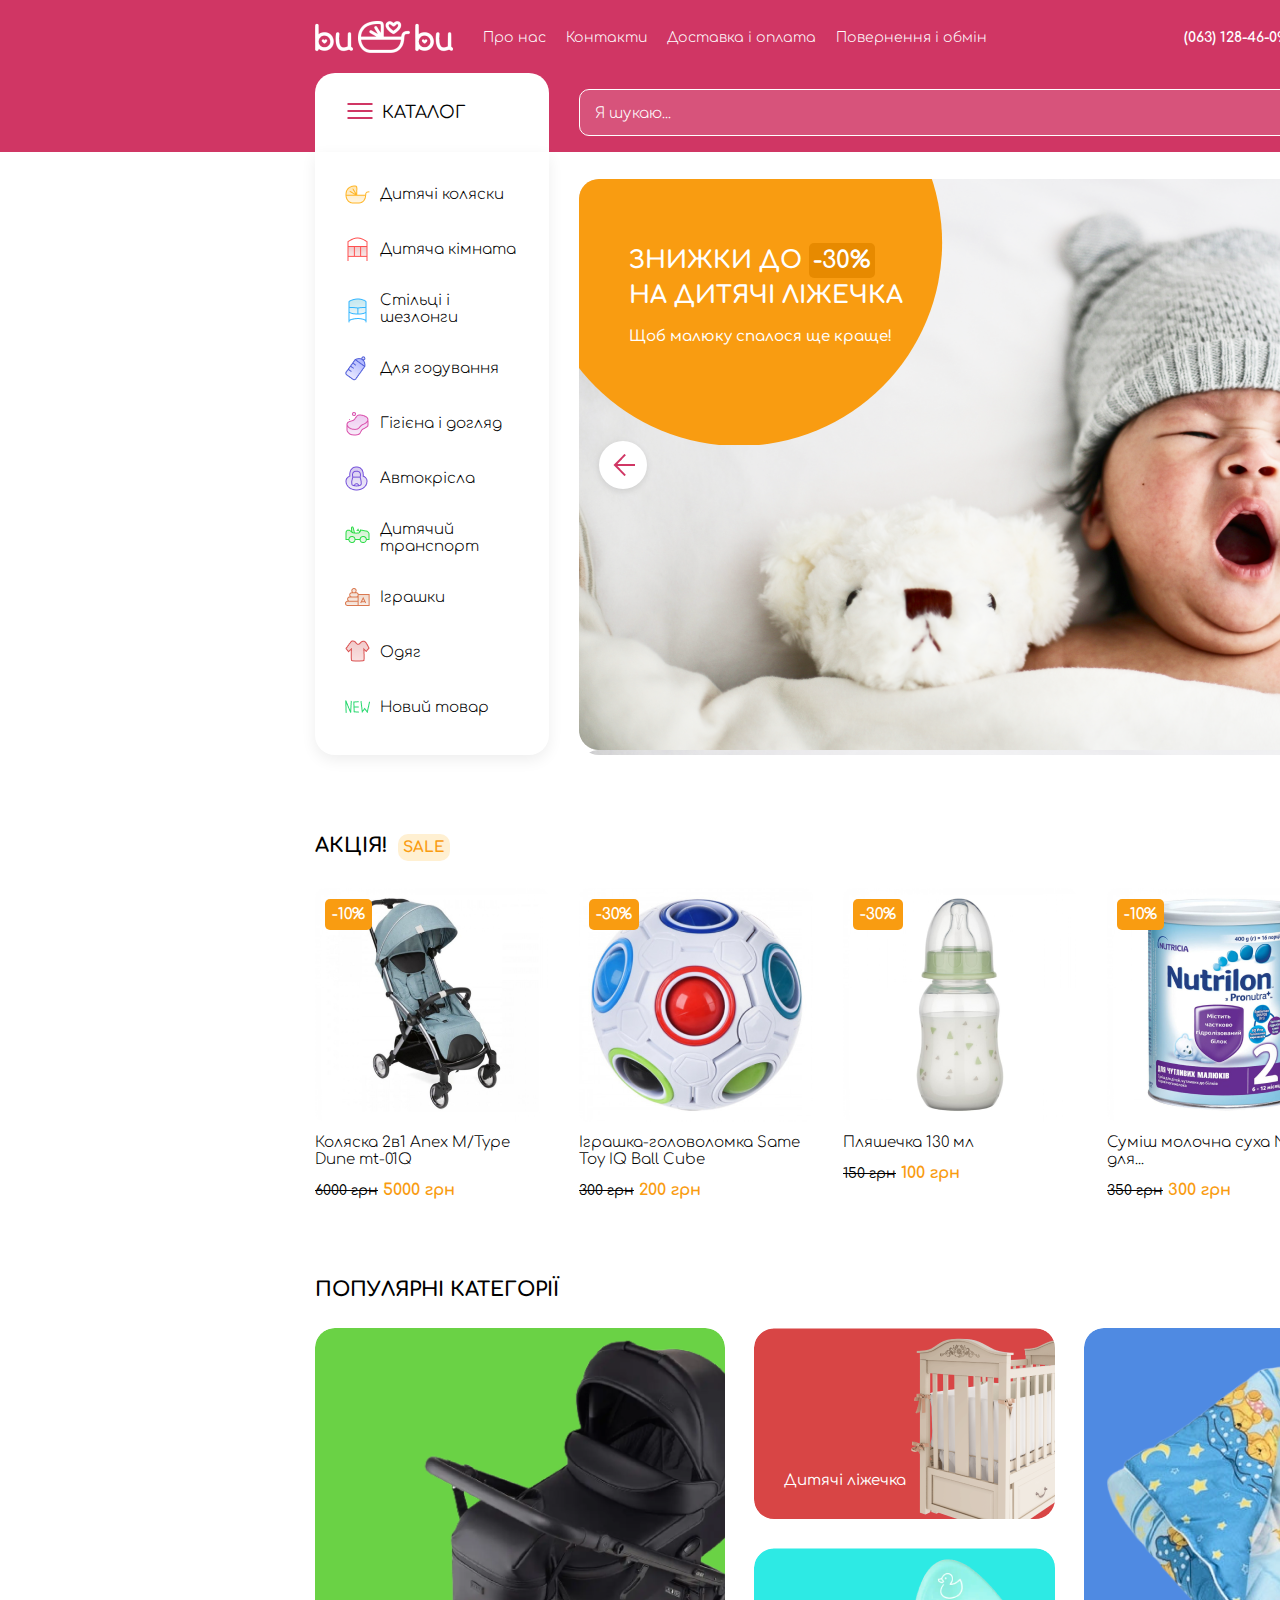
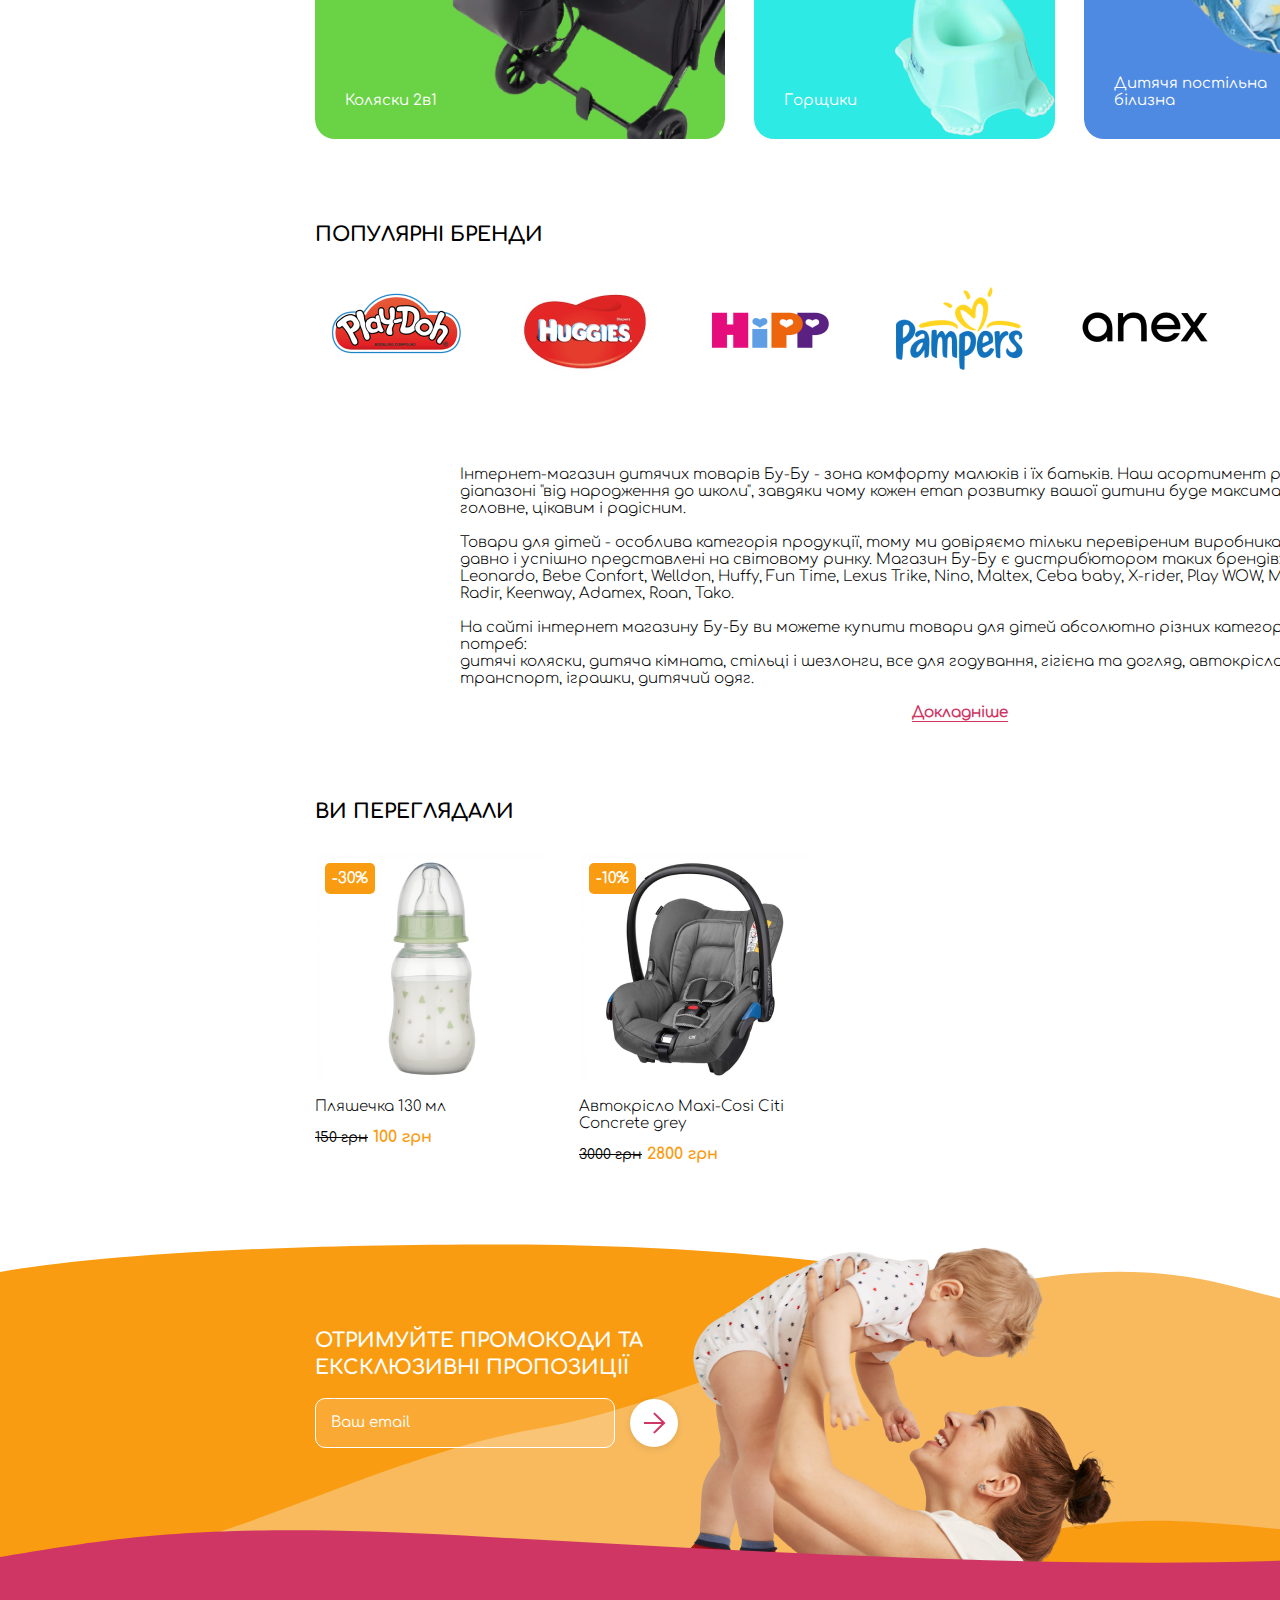
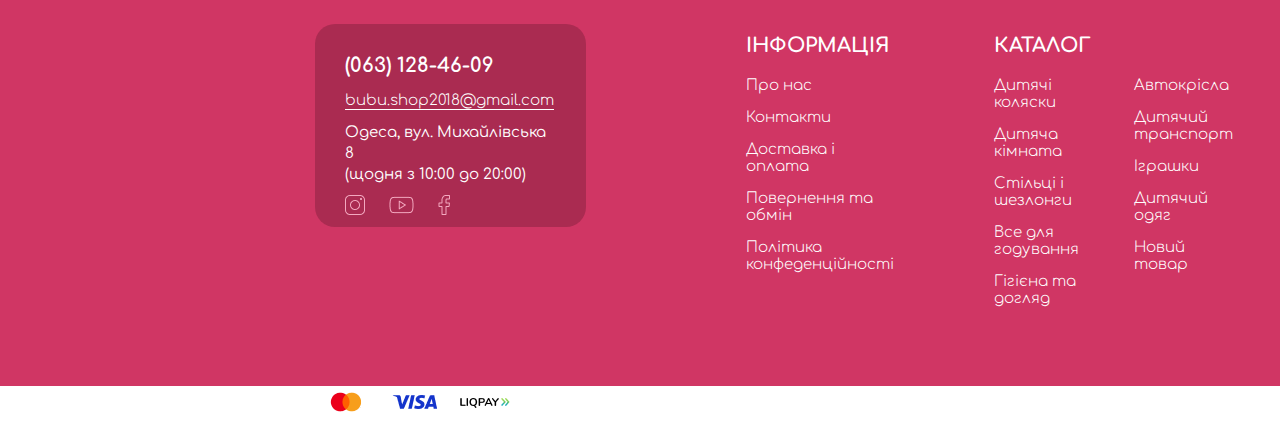
==== index.html @ ad2e7bd2 "Merge pull request #6 from bambatta/main-section" ====
<!DOCTYPE html>
<html lang="en">
<head>
    <meta charset="UTF-8">
    <meta http-equiv="X-UA-Compatible" content="IE=edge">
    <meta name="viewport" content="width=device-width, initial-scale=1.0">
    <link rel="stylesheet" href="css/style.css">
    <title>Bubu</title>
</head>
<body>
    <header class="header">
        <div class="container">
            <div class="header__content">
                <div class="header__top">
                    <div class="logo">
                        <a href="" class="logo__img">
                            <img src="img/logo.png" alt="">
                        </a>
                    </div>
                    <nav class="header__nav nav">
                        <ul class="nav__list">
                            <li class="nav__item"><a href="" class="nav__link">Про нас</a></li>
                            <li class="nav__item"><a href="" class="nav__link">Контакти</a></li>
                            <li class="nav__item"><a href="" class="nav__link">Доставка і оплата</a></li>
                            <li class="nav__item"><a href="" class="nav__link">Повернення і обмін</a></li>
                        </ul>
                    </nav>
                    <div class="header__contact">
                        <div class="contact__phone">
                            <p class="phone__header phone">(063) 128-46-09</p>
                        </div>
                        <ul class="social">
                            <li class="social__item"><a href="" class="social__link">
                                <img src="img/instagram.png" alt="">
                            </a></li>
                            <li class="social__item"><a href="" class="social__link">
                                <img src="img/youtube.png" alt="">
                            </a></li>
                            <li class="social__item"><a href="" class="social__link">
                                <img src="img/facebook.png" alt="">
                            </a></li>
                        </ul>
                        <div class="language">
                            <button class="language__current">Укр</button>
                            <span>|</span>
                            <button class="language__current">Рус</button>
                        </div>
                        <div class="header__login">
                            <a href="" class="user-menu__link">
                                <img src="img/user.png" alt="user" class="user-menu__link--icon">
                                <span class="header__login--name">Вхід</span>
                            </a></li>
                        </div>
                    </div>
                </div>
                <div class="header__bottom">
                    <div class="catalog catalog--top">
                        <div class="catalog__btn">
                            <span></span>
                            <span></span>
                            <span></span>
                        </div>
                        <div class="catalog__name">
                            <p class="catalog__name--head">
                                Каталог
                            </p>
                        </div>
                    </div>
                    <form action="#" class="search" name="search">
                        <input type="text" placeholder="Я шукаю..." class="search__input">
                        <button type="submit" class="search__button">
                            <img src="img/search.png" alt="">
                        </button>
                    </form>
                    <div class="user-menu">
                        <ul class="user-menu__list">
                            <li class="user-menu__item"><a href="" class="user-menu__link">
                                <img src="img/сomparison.png" alt="сomparison" class="user-menu__link--icon">
                                <span class="counter counter__comparsion">0</span>
                            </a></li>
                            <li class="user-menu__item"><a href="" class="user-menu__link">
                                <img src="img/favorite.png" alt="favorite" class="user-menu__link--icon">
                                <span class="counter counter__favorite">0</span>
                            </a></li>
                            <li class="user-menu__item"><a href="" class="user-menu__link">
                                <img src="img/basket.png" alt="basket" class="user-menu__link--icon">
                                <span class="counter counter__basket counter--active">1</span>
                            </a></li>
                        </ul>
                    </div>
                </div>
            </div>
        </div>
        
    </header>

    <main class="main">
        <div class="container">
            <div class="main__top">
                <div class="catalog catalog--bottom">
                    <ul class="catalog__list">
                        <li class="catalog__item"><a href="" class="catalog__link">
                            <div class="catalog__image"><img src="img/Carriage.png" alt="" class="catalog__item--icon"></div>
                            Дитячі коляски
                        </a></li>
                        <li class="catalog__item"><a href="" class="catalog__link">
                            <div class="catalog__image"><img src="img/Bb cribs.png" alt="" class="catalog__item--icon"></div>
                            Дитяча кімната
                        </a></li>
                        <li class="catalog__item"><a href="" class="catalog__link">
                            <div class="catalog__image"><img src="img/Chairs.png" alt="" class="catalog__item--icon"></div>
                            
                            Стільці і <br> шезлонги
                        </a></li>
                        <li class="catalog__item"><a href="" class="catalog__link">
                            <div class="catalog__image"><img src="img/Bb feeding.png" alt="" class="catalog__item--icon"></div>
                            
                            Для годування
                        </a></li>
                        <li class="catalog__item"><a href="" class="catalog__link">
                            <div class="catalog__image"><img src="img/Care.png" alt="" class="catalog__item--icon"></div>
                            
                            Гігієна і догляд
                        </a></li>
                        <li class="catalog__item"><a href="" class="catalog__link">
                            <div class="catalog__image"><img src="img/Car chairs.png" alt="" class="catalog__item--icon"></div>
                            
                            Автокрісла
                        </a></li>
                        <li class="catalog__item"><a href="" class="catalog__link">
                            <div class="catalog__image"><img src="img/Bb autos.png" alt="" class="catalog__item--icon"></div>
                            
                            Дитячий транспорт
                        </a></li>
                        <li class="catalog__item"><a href="" class="catalog__link">
                            <div class="catalog__image"><img src="img/toys.png" alt="" class="catalog__item--icon"></div>
                            
                            Іграшки
                        </a></li>
                        <li class="catalog__item"><a href="" class="catalog__link">
                            <div class="catalog__image"><img src="img/Clothes.png" alt="" class="catalog__item--icon"></div>
                            
                            Одяг
                        </a></li>
                        <li class="catalog__item"><a href="" class="catalog__link">
                            <div class="catalog__image"><img src="img/new.png" alt="" class="catalog__item--icon"></div>
                            
                            Новий товар
                        </a></li>
                    </ul>
                </div>
                <div class="banner">
                    <div class="banner__img">
                        <div class="banner__info">
                            <h3 class="banner__head">ЗНИЖКИ ДО <span class="banner__head--sale">-30%</span> <br>НА ДИТЯЧІ ЛІЖЕЧКА</h3>
                            <p class="banner__describe">Щоб малюку спалося ще краще!</p>
                        </div>
                        <div class="banner__scrol">
                            <button type="button" class="banner__scrol--button button--previous"><img src="img/button previous.png" alt=""></button>
                            <button type="button" class="banner__scrol--button button--next"><img src="img/button next.png" alt=""></button>
                        </div>
                    </div>
                </div>
            </div>
            <div class="sales">
                <div class="sales__block">
                    <h4 class="section__head">Акція!<span class="sales__head--sale">Sale</span></h4>
                    <button type="button" class="button--sale button--next"><img src="img/button next.png" alt=""></button>
                </div>
                <div class="sales__obj">
                    <ul class="sales__list">
                        <li class="sales__item"><a href="" class="sales__link"><span class="sales__img--percent">-10%</span><img src="img/Carriage Anex.png" alt="" class="sales__img">
                        <p class="sales__item--name">Коляска 2в1 Anex M/Type Dune mt-01Q</p>
                        <p class="sales__item--price"><span class="sales__item--end">6000 грн</span>5000 грн</p>   
                        </a></li>
                        <li class="sales__item"><a href="" class="sales__link"><span class="sales__img--percent">-30%</span><img src="img/Iq ball.png" alt="" class="sales__img">
                            <p class="sales__item--name">Іграшка-головоломка Same Toy IQ Ball Cube</p>
                            <p class="sales__item--price"><span class="sales__item--end">300 грн</span>200 грн</p>
                        </a></li>
                        <li class="sales__item"><a href="" class="sales__link"><span class="sales__img--percent">-30%</span><img src="img/Bb bottle.png" alt="" class="sales__img">
                            <p class="sales__item--name">Пляшечка 130 мл</p>
                            <p class="sales__item--price"><span class="sales__item--end">150 грн</span>100 грн</p>
                        </a></li>
                        <li class="sales__item"><a href="" class="sales__link"><span class="sales__img--percent">-10%</span><img src="img/Nutrilon.png" alt="" class="sales__img">
                            <p class="sales__item--name">Суміш молочна суха Nutrilon для...</p>
                            <p class="sales__item--price"><span class="sales__item--end">350 грн</span>300 грн</p>
                        </a></li>
                        <li class="sales__item"><a href="" class="sales__link"><span class="sales__img--percent">-10%</span><img src="img/Car chari Cosi.png" alt="" class="sales__img">
                            <p class="sales__item--name">Автокрісло Maxi-Cosi Citi Concrete grey</p>
                            <p class="sales__item--price"><span class="sales__item--end">3000 грн</span>2800 грн</p>
                            </a></li>
                    </ul>
                </div>
            </div>
            <div class="popular">
                <h4 class="section__head">Популярні Категорії</h4>
                <div class="popular__categories">
                    <div class="popular__carriages popular__item"><h6 class="popular__categories--name">Коляски 2в1</h6></div>
                    <div class="popular__crib popular__item"><h6 class="popular__categories--name">Дитячі ліжечка</h6></div>
                    <div class="popular__pots popular__item"><h6 class="popular__categories--name">Горщики</h6></div>
                    <div class="popular__bed popular__item"><h6 class="popular__categories--name">Дитячя постільна білизна</h6></div>
                    <div class="popular__games popular__item"><h6 class="popular__categories--name">Настільні ігри</h6></div>
                </div>
            </div>
            <div class="brands">
                <div class="brands__head">
                    <h4 class="section__head">Популярні бренди</h4>
                    <button type="button" class="button--sale button--next"><img src="img/button next.png" alt=""></button>
                </div>
                <ul class="brands__list">
                    <li class="brands__item"><img src="img/Playdoh.png" alt="" class="brands__item--img"></li>
                    <li class="brands__item"><img src="img/huggies.png" alt="" class="brands__item--img"></li>
                    <li class="brands__item"><img src="img/hipp.png" alt="" class="brands__item--img"></li>
                    <li class="brands__item"><img src="img/pampers.png" alt="" class="brands__item--img"></li>
                    <li class="brands__item"><img src="img/anex.png" alt="" class="brands__item--img"></li>
                    <li class="brands__item"><img src="img/lego.png" alt="" class="brands__item--img"></li>
                    <li class="brands__item"><img src="img/bebivita.png" alt="" class="brands__item--img"></li>
                </ul>
                <div class="brands__description">
                    <p class="brands__description--text"> Інтернет-магазин дитячих товарів Бу-Бу - зона комфорту малюків і їх батьків. Наш асортимент розроблений в діапазоні "від народження до школи", завдяки чому кожен етап розвитку вашої дитини буде максимально правильним, а головне, цікавим і радісним.</p>
                    <p class="brands__description--text">Товари для дітей - особлива категорія продукції, тому ми довіряємо тільки перевіреним виробникам та брендам, які давно і успішно представлені на світовому ринку. Магазин Бу-Бу є дистриб'ютором таких брендів: Anex, X-lander, Leonardo, Bebe Confort, Welldon, Huffy, Fun Time, Lexus Trike, Nino, Maltex, Ceba baby, X-rider, Play WOW, Miniland, Casato, Klups, Radir, Keenway, Adamex, Roan, Tako.</p>
                    <p class="brands__description--text">На сайті інтернет магазину Бу-Бу ви можете купити товари для дітей абсолютно різних категорій, в залежності від потреб: <br>
                    дитячі коляски, дитяча кімната, стільці і шезлонги, все для годування, гігієна та догляд, автокрісла, дитячий транспорт, іграшки, дитячий одяг.</p>
                    <a href="" class="brands__description--link">Докладніше</a>
                </div>
            </div>
            <div class="reviewed">
                <div class="reviewed__head">
                    <h4 class="section__head reviewed__head--name">Ви переглядали</h4>
                </div>
                <ul class="rewiewed__items">
                    <li class="sales__item"><a href="" class="sales__link"><span class="sales__img--percent">-30%</span><img src="img/Bb bottle.png" alt="" class="sales__img">
                        <p class="sales__item--name">Пляшечка 130 мл</p>
                        <p class="sales__item--price"><span class="sales__item--end">150 грн</span>100 грн</p>
                        </a></li>
                    <li class="sales__item"><a href="" class="sales__link"><span class="sales__img--percent">-10%</span><img src="img/Car chari Cosi.png" alt="" class="sales__img">
                        <p class="sales__item--name">Автокрісло Maxi-Cosi Citi Concrete grey</p>
                        <p class="sales__item--price"><span class="sales__item--end">3000 грн</span>2800 грн</p>
                        </a></li>
                </ul>
            </div>
        </div>
    </main>

    <footer class="footer">
        <div class="footer__content">
            <div class="footer__promo">
                <img class="promo__waveleft" src="img/wave1.svg" alt="">
                <img class="promo__waveright" src="img/wave2.svg" alt="">
                <img class="promo__image" src="img/young-mother-playing.png" alt="">
                <div class="container">
                    <div class="promo__mail">
                        <h4 class="section__head promo__mail--head">Отримуйте ПРОМОКОДИ ТА ЕКСКЛЮЗИВНІ ПРОПОЗИЦІЇ</h4>
                        <form action="#" class="mail" name="mail">
                            <input type="text" placeholder="Ваш email" class="mail__input">
                            <button type="button" class="banner__scrol--button button--next"><img src="img/button next.png" alt=""></button>
                        </form>
                    </div>
                </div>
            </div>
            <div class="footer__info">
                <img class="promo__wavebottom" src="img/wave3.svg" alt="">
                <div class="container">
                    <div class="footer__section">
                        <div class="footer__section--block">
                            <div class="footer__contact">
                                <p class="phone phone--footer">(063) 128-46-09</p>
                                <p class="footer__mail">bubu.shop2018@gmail.com</p>
                                <p class="footer__adress">Одеса, вул. Михайлівська 8 <br>(щодня з 10:00 до 20:00)</p>
                                <ul class="social">
                                    <li class="social__item social__item--footer"><a href="" class="social__link">
                                        <img src="img/instagram.png" alt="">
                                    </a></li>
                                    <li class="social__item social__item--footer"><a href="" class="social__link">
                                        <img src="img/youtube.png" alt="">
                                    </a></li>
                                    <li class="social__item social__item--footer"><a href="" class="social__link">
                                        <img src="img/facebook.png" alt="">
                                    </a></li>
                                </ul>
                            </div>
                            <div class="footer__information">
                                <h4 class="section__head footer__information--head">Інформація</h4>
                                <ul class="footer__about">
                                    <li class="about__item"><a href="" class="about__link">Про нас</a></li>
                                    <li class="about__item"><a href="" class="about__link">Контакти</a></li>
                                    <li class="about__item"><a href="" class="about__link">Доставка і оплата</a></li>
                                    <li class="about__item"><a href="" class="about__link">Повернення та обмін</a></li>
                                    <li class="about__item"><a href="" class="about__link">Політика конфеденційності</a></li>
                                </ul>
                            </div>
                            <div class="footer__catalog">
                                <h4 class="section__head footer__catalog--head">Каталог</h4>
                                <div class="footer__catalog--menu">
                                    <ul class="catalog__list catalog__list--footer">
                                        <li class="catalog__item catalog__item--footer"><a href="" class="catalog__link catalog__link--footer">
                                            Дитячі коляски
                                        </a></li>
                                        <li class="catalog__item catalog__item--footer"><a href="" class="catalog__link catalog__link--footer">
                                            Дитяча кімната
                                        </a></li>
                                        <li class="catalog__item catalog__item--footer"><a href="" class="catalog__link catalog__link--footer">
                                            Стільці і шезлонги
                                        </a></li>
                                        <li class="catalog__item catalog__item--footer"><a href="" class="catalog__link catalog__link--footer">
                                            Все для годування
                                        </a></li>
                                        <li class="catalog__item catalog__item--footer"><a href="" class="catalog__link catalog__link--footer">
                                            Гігієна та догляд
                                        </a></li>
                                    </ul>
                                    <ul class="catalog__list catalog__list--footer">
                                        <li class="catalog__item catalog__item--footer"><a href="" class="catalog__link catalog__link--footer">
                                            Автокрісла
                                        </a></li>
                                        <li class="catalog__item catalog__item--footer"><a href="" class="catalog__link catalog__link--footer">
                                            Дитячий транспорт
                                        </a></li>
                                        <li class="catalog__item catalog__item--footer"><a href="" class="catalog__link catalog__link--footer">
                                            Іграшки
                                        </a></li>
                                        <li class="catalog__item catalog__item--footer"><a href="" class="catalog__link catalog__link--footer">
                                            Дитячий одяг
                                        </a></li>
                                        <li class="catalog__item catalog__item--footer"><a href="" class="catalog__link catalog__link--footer">
                                            Новий товар
                                        </a></li>
                                    </ul>
                                </div>
                            </div>
                        </div>
                        <div class="footer__author">
                            <ul class="footer__payment">
                                <li class="payment__item"><a href="" class="payment__link"><img src="img/mastercard.png" alt="" class="payment__link--logo"></a></li>
                                <li class="payment__item"><a href="" class="payment__link"><img src="img/visa.png" alt="" class="payment__link--logo"></a></li>
                                <li class="payment__item"><a href="" class="payment__link"><img src="img/liqpay.png" alt="" class="payment__link--logo"></a></li>
                            </ul>
                            <p class="footer__author--name">© Bubu 2022. Всі права захищені.</p>
                        </div>
                    </div>
                </div>
            </div>
        </div>
    </footer>
</body>
</html>
---- css/style.css ----
@font-face {
  font-family: "Comfortaa Light";
  src: url("../fonts/Comfortaa-Light.eot");
  src: url("../fonts/Comfortaa-Light.eot?#iefix") format("embedded-opentype"), url("../fonts/Comfortaa-Light.woff2") format("woff2"), url("../fonts/Comfortaa-Light.woff") format("woff"), url("../fonts/Comfortaa-Light.ttf") format("truetype"), url("../fonts/Comfortaa-Light.svg#Comfortaa Light") format("svg");
  font-weight: 300;
  font-style: normal;
  font-display: swap;
}
@font-face {
  font-family: "Comfortaa";
  src: url("../fonts/Comfortaa-Regular.eot");
  src: url("../fonts/Comfortaa-Regular.eot?#iefix") format("embedded-opentype"), url("../fonts/Comfortaa-Regular.woff2") format("woff2"), url("../fonts/Comfortaa-Regular.woff") format("woff"), url("../fonts/Comfortaa-Regular.ttf") format("truetype"), url("../fonts/Comfortaa-Regular.svg#Comfortaa") format("svg");
  font-weight: 400;
  font-style: normal;
  font-display: swap;
}
@font-face {
  font-family: "Comfortaa Medium";
  src: url("../fonts/Comfortaa-Medium.eot");
  src: url("../fonts/Comfortaa-Medium.eot?#iefix") format("embedded-opentype"), url("../fonts/Comfortaa-Medium.woff2") format("woff2"), url("../fonts/Comfortaa-Medium.woff") format("woff"), url("../fonts/Comfortaa-Medium.ttf") format("truetype"), url("../fonts/Comfortaa-Medium.svg#Comfortaa Medium") format("svg");
  font-weight: 500;
  font-style: normal;
  font-display: swap;
}
@font-face {
  font-family: "Comfortaa SemiBold";
  src: url("../fonts/Comfortaa-SemiBold.eot");
  src: url("../fonts/Comfortaa-SemiBold.eot?#iefix") format("embedded-opentype"), url("../fonts/Comfortaa-SemiBold.woff2") format("woff2"), url("../fonts/Comfortaa-SemiBold.woff") format("woff"), url("../fonts/Comfortaa-SemiBold.ttf") format("truetype"), url("../fonts/Comfortaa-SemiBold.svg#Comfortaa SemiBold") format("svg");
  font-weight: 600;
  font-style: normal;
  font-display: swap;
}
@font-face {
  font-family: "Comfortaa";
  src: url("../fonts/Comfortaa-Bold.eot");
  src: url("../fonts/Comfortaa-Bold.eot?#iefix") format("embedded-opentype"), url("../fonts/Comfortaa-Bold.woff2") format("woff2"), url("../fonts/Comfortaa-Bold.woff") format("woff"), url("../fonts/Comfortaa-Bold.ttf") format("truetype"), url("../fonts/Comfortaa-Bold.svg#Comfortaa") format("svg");
  font-weight: 700;
  font-style: normal;
  font-display: swap;
}
.container {
  width: 100%;
  max-width: 1290px;
  margin: 0 auto;
}

.header {
  background-color: #D03664;
  width: 1920px;
}

.header__content {
  display: flex;
  flex-direction: column;
}

.header__top {
  display: flex;
  flex-direction: row;
}

.header__contact {
  display: flex;
  flex-direction: row;
  margin-left: auto;
  align-items: center;
  padding-top: 15px;
}

.header__bottom {
  display: flex;
  flex-direction: row;
  padding-top: 13px;
  align-items: center;
}

.header__nav {
  padding-top: 15px;
}

.header__login--name {
  border-bottom: 1px solid #fff;
  margin-left: 10px;
}

.logo {
  max-width: 138px;
  padding-top: 21px;
}

.nav__list {
  display: flex;
  flex-wrap: wrap;
  padding-left: 30px;
}

.nav__item {
  font-size: 14px;
  padding-right: 20px;
}

.social {
  display: flex;
  flex-wrap: wrap;
  padding: 0;
  margin: 0;
  align-items: center;
}

.social__item {
  padding: 0 10px;
}

.social__item--footer {
  padding-left: 0;
  padding-right: 24px;
}

.language {
  margin-right: 35px;
  margin-left: 20px;
}

.language__current {
  font-size: 15px;
  font-weight: 400;
  background-color: transparent;
  border-style: none;
  color: #fff;
  padding: 0;
}

.phone {
  font-family: "Comfortaa";
  font-weight: 700;
}

.phone__header {
  font-size: 14px;
  margin-right: 20px;
}

.catalog {
  padding: 30px 0 30px 30px;
  background-color: #FFFFFF;
  width: 360px;
}

.catalog--top {
  display: flex;
  flex-direction: row;
  border-top-left-radius: 20px;
  border-top-right-radius: 20px;
  color: #000;
  font-family: "Comfortaa";
  text-transform: uppercase;
  font-size: 17px;
  font-weight: 400;
  margin-right: 30px;
}

.catalog__btn {
  width: 30px;
  height: 16px;
  position: relative;
  z-index: 2;
  overflow: hidden;
  margin-right: 7px;
}

.catalog__btn span {
  width: 25px;
  height: 2px;
  position: absolute;
  top: 50%;
  left: 50%;
  transform: translate(-50%, -50%);
  background-color: #D03664;
  transition: all 0.5s;
}

.catalog__btn span:nth-of-type(2) {
  top: calc(50% - 7px);
}

.catalog__btn span:nth-of-type(3) {
  top: calc(50% + 7px);
}

.catalog--bottom {
  padding-top: 15px;
  padding-bottom: 5px;
  height: 100%;
  background-color: #FFFFFF;
  box-shadow: 0px 5px 15px rgba(0, 0, 0, 0.07);
  border-bottom-left-radius: 20px;
  border-bottom-right-radius: 20px;
}

.catalog__item {
  margin-bottom: 30px;
}

.catalog__link {
  color: #000;
  font-family: "Comfortaa Light";
  font-weight: 300;
  display: flex;
  align-items: center;
}

.catalog__link--footer {
  color: #fff;
}

.catalog__list {
  padding: 0;
  margin-bottom: 0;
}

.catalog__image {
  margin-right: 10px;
  width: 25px;
  height: 25px;
}

.catalog__item--icon {
  margin-right: 11px;
}

.catalog__list--footer {
  display: flex;
  flex-direction: column;
  max-width: 390px;
}

.catalog__item--footer {
  margin-bottom: 15px;
  padding-right: 55px;
}

.search {
  display: flex;
  flex-direction: row;
  align-items: center;
  justify-content: space-between;
  background: rgba(255, 255, 255, 0.15);
  border: 1px solid #FFFFFF;
  border-radius: 10px;
  max-height: 47px;
  width: 100%;
}

.search__input {
  background: rgba(255, 255, 255, 0.15);
  border-style: none;
  background: none;
  padding-left: 15px;
  font-size: 15px;
}

.search__input::placeholder {
  font-family: "Comfortaa Light";
  font-weight: 300;
  color: #fff;
}

.user-menu {
  margin-left: 10px;
}

.user-menu__list {
  display: flex;
  flex-direction: row;
  padding: 0;
}

.user-menu__item {
  margin-left: 19px;
}

.user-menu__link {
  display: flex;
  align-items: center;
}

.counter {
  font-family: "Comfortaa";
  font-weight: 700;
  width: 21px;
  height: 21px;
  margin-left: 5px;
  display: flex;
  padding-top: 3px;
}

.counter__basket {
  border-radius: 50%;
  width: 21px;
  height: 21px;
  background-color: #AA2B51;
  margin-left: 5px;
  display: flex;
  justify-content: center;
  padding-top: 3px;
}

.counter--active {
  background-color: #F99C11;
}

.main {
  width: 1920px;
}

.main__top {
  display: flex;
  flex-direction: row;
}

.banner__img {
  background-image: url("../img/Bb banner.png");
  height: 100%;
  width: 1026px;
  border-radius: 20px;
  position: relative;
}

.banner {
  margin-left: 30px;
  margin-top: 27px;
}

.banner__info {
  background-color: #F99C11;
  padding: 40px 50px 100px 50px;
  max-width: 400px;
  border-top-left-radius: 20px;
  clip-path: circle(59.8% at 40% 24%);
}

.banner__head {
  font-family: "Comfortaa";
  font-size: 24px;
  font-weight: 900;
  line-height: 35px;
  text-transform: uppercase;
  margin-bottom: 15px;
}

.banner__head--sale {
  border-radius: 5px;
  background-color: #E78A00;
  padding: 4px;
}

.banner__describe {
  font-family: "Comfortaa Medium";
  font-weight: 500;
}

.banner__scrol {
  position: absolute;
  z-index: 1;
  top: 262px;
  width: 100%;
  display: flex;
  padding: 0 20px;
}

.sales {
  margin-top: 52px;
}

.section__head {
  font-family: "Comfortaa";
  color: black;
  font-weight: 700;
  font-size: 20px;
  text-transform: uppercase;
}

.sales__block {
  display: flex;
  flex-direction: row;
  align-items: center;
  text-transform: uppercase;
}

.sales__head--sale {
  font-size: 15px;
  color: #F99C11;
  background-color: #FFF0D2;
  padding: 5px;
  margin-left: 10px;
  border-radius: 10px;
}

.sales__list {
  display: flex;
  flex-direction: row;
  padding: 0;
  margin-top: 0;
}

.sales__item {
  margin-right: 30px;
  max-width: 234px;
}

.sales__img {
  position: relative;
  margin-top: 5px;
}

.sales__img--percent {
  position: absolute;
  z-index: 2;
  color: #000;
  background-color: #F99C11;
  color: #fff;
  font-weight: 700;
  border-radius: 5px;
  padding: 7px;
  margin-top: 16px;
  margin-left: 10px;
}

.sales__item--name {
  color: #000;
  font-weight: 300;
  font-family: "Comfortaa Light";
  padding: 8px 0;
}

.sales__item--price {
  font-family: "Comfortaa";
  color: #F99C11;
  font-weight: 700;
  margin-top: 5px;
  font-size: 16px;
}

.sales__item--end {
  color: #000;
  text-decoration: line-through;
  margin-right: 5px;
  font-size: 14px;
  font-weight: 400;
}

.search__button {
  background: none;
  padding: 15px;
  border-style: none;
}

.button--next {
  margin-left: auto;
}

.banner__scrol--button {
  border-style: none;
  background-color: #fff;
  border-radius: 50%;
  max-width: 48px;
  max-height: 48px;
  padding: 14px;
  box-shadow: 0px 2px 7px rgba(0, 0, 0, 0.1);
  display: flex;
  align-items: center;
}

.button--sale {
  border-style: none;
  background-color: #fff;
  max-width: 20px;
  max-height: 20px;
}

.popular {
  margin-top: 79px;
}

.popular__top {
  font-family: "Comfortaa";
  font-size: 20px;
  font-weight: 700;
  color: black;
  text-transform: uppercase;
}

.popular__categories {
  display: grid;
  grid-template-columns: 410px 301px 245px 245px;
  grid-column-gap: 29px;
  grid-row-gap: 29px;
  height: 411px;
}

.popular__carriages {
  grid-area: 1/1/3/2;
  background-image: url("../img/green.png");
}

.popular__crib {
  grid-area: 1/2/2/3;
  background-image: url("../img/red.png");
}

.popular__pots {
  grid-area: 2/2/3/3;
  background-image: url("../img/ocean.png");
}

.popular__bed {
  grid-area: 1/3/3/4;
  background-image: url("../img/blue.png");
}

.popular__games {
  grid-area: 1/4/3/5;
  background-image: url("../img/orange.png");
  max-width: 245px;
}

.popular__item {
  display: flex;
  align-items: flex-end;
  border-radius: 20px;
}
.popular__item .popular__categories--name {
  font-family: "Comfortaa";
  font-weight: 400;
  color: #fff;
  font-size: 15px;
  padding: 30px;
  margin: 0;
}

.brands {
  margin-top: 58px;
}

.brands__head {
  display: flex;
  flex-direction: row;
  align-items: center;
}

.brands__list {
  display: flex;
  flex-direction: row;
  justify-content: space-between;
  padding: 0;
  margin: 0;
}

.brands__description {
  color: #000;
  max-width: 1000px;
  padding-top: 78px;
  margin: 0 auto;
  display: flex;
  flex-direction: column;
  align-items: center;
}

.brands__description--text {
  padding-bottom: 17px;
}

.brands__description--link {
  color: #D03664;
  font-weight: 600;
  border-bottom: 1px solid #D03664;
}

.reviewed {
  margin-top: 78px;
}

.rewiewed__items {
  display: flex;
  flex-direction: row;
  padding: 0;
  margin: 0;
}

.reviewed__head--name {
  margin-bottom: 24px;
}

.promo__waveleft {
  position: absolute;
  top: -3px;
}

.promo__waveright {
  position: absolute;
  right: -90px;
  top: 24px;
}

.promo__wavebottom {
  position: absolute;
  top: 276px;
}

.promo__mail {
  top: 5px;
  position: absolute;
  padding-top: 48px;
  max-width: 363px;
  left: 315px;
}

.promo__image {
  top: -3px;
  position: absolute;
  left: 53.17%;
}

.promo__mail--head {
  font-family: "Comfortaa";
  color: #fff;
  line-height: 27px;
  margin-bottom: 17px;
}

.mail {
  display: flex;
  flex-direction: row;
  align-items: center;
}

.mail__input {
  border: 1px solid #FFFFFF;
  border-radius: 10px;
  height: 50px;
  background: rgba(255, 255, 255, 0.15);
  padding: 15px;
  width: 300px;
}

.mail__input::placeholder {
  font-family: "Comfortaa";
  font-weight: 400;
  color: #fff;
  font-size: 15px;
}

.footer__content {
  margin-top: 84px;
  position: relative;
}

.footer__section {
  position: absolute;
  left: 315px;
  top: 377px;
}

.footer__section--block {
  display: flex;
  flex-direction: row;
}

.footer__contact {
  max-width: 280px;
  background-color: #AA2B51;
  padding: 30px 32px 30px 30px;
  border-radius: 20px;
  margin-right: 160px;
  max-height: 203px;
}

.phone--footer {
  margin-bottom: 15px;
  font-family: "Comfortaa";
  font-size: 20px;
  font-weight: 700;
}

.footer__mail {
  margin-bottom: 12px;
  border-bottom: 1px solid #fff;
}

.footer__adress {
  font-family: "Comfortaa";
  font-weight: 300;
  margin-bottom: 10px;
  line-height: 21px;
}

.footer__information--head {
  color: #fff;
  margin-top: 10px;
  margin-bottom: 20px;
}

.footer__catalog--head {
  color: #fff;
  margin-top: 10px;
  margin-bottom: 5px;
}

.footer__about {
  margin-right: 100px;
  padding: 0;
}

.about__item {
  margin-bottom: 15px;
}

.footer__catalog--menu {
  display: flex;
  flex-direction: row;
}

.footer__author {
  display: flex;
  flex-direction: row;
  justify-content: space-between;
  align-items: center;
  margin-top: 50px;
}

.footer__payment {
  display: flex;
  flex-direction: row;
  padding: 0;
}

.payment__item {
  margin-right: 10px;
}

*,
*:before,
*:after {
  box-sizing: border-box;
}

body {
  font-family: "Comfortaa Light";
  font-weight: 300;
  margin: 0;
  font-size: 15px;
  color: #fff;
}

li {
  list-style: none;
}

a {
  text-decoration: none;
  color: #fff;
}

p {
  margin: 0;
  padding: 0;
}
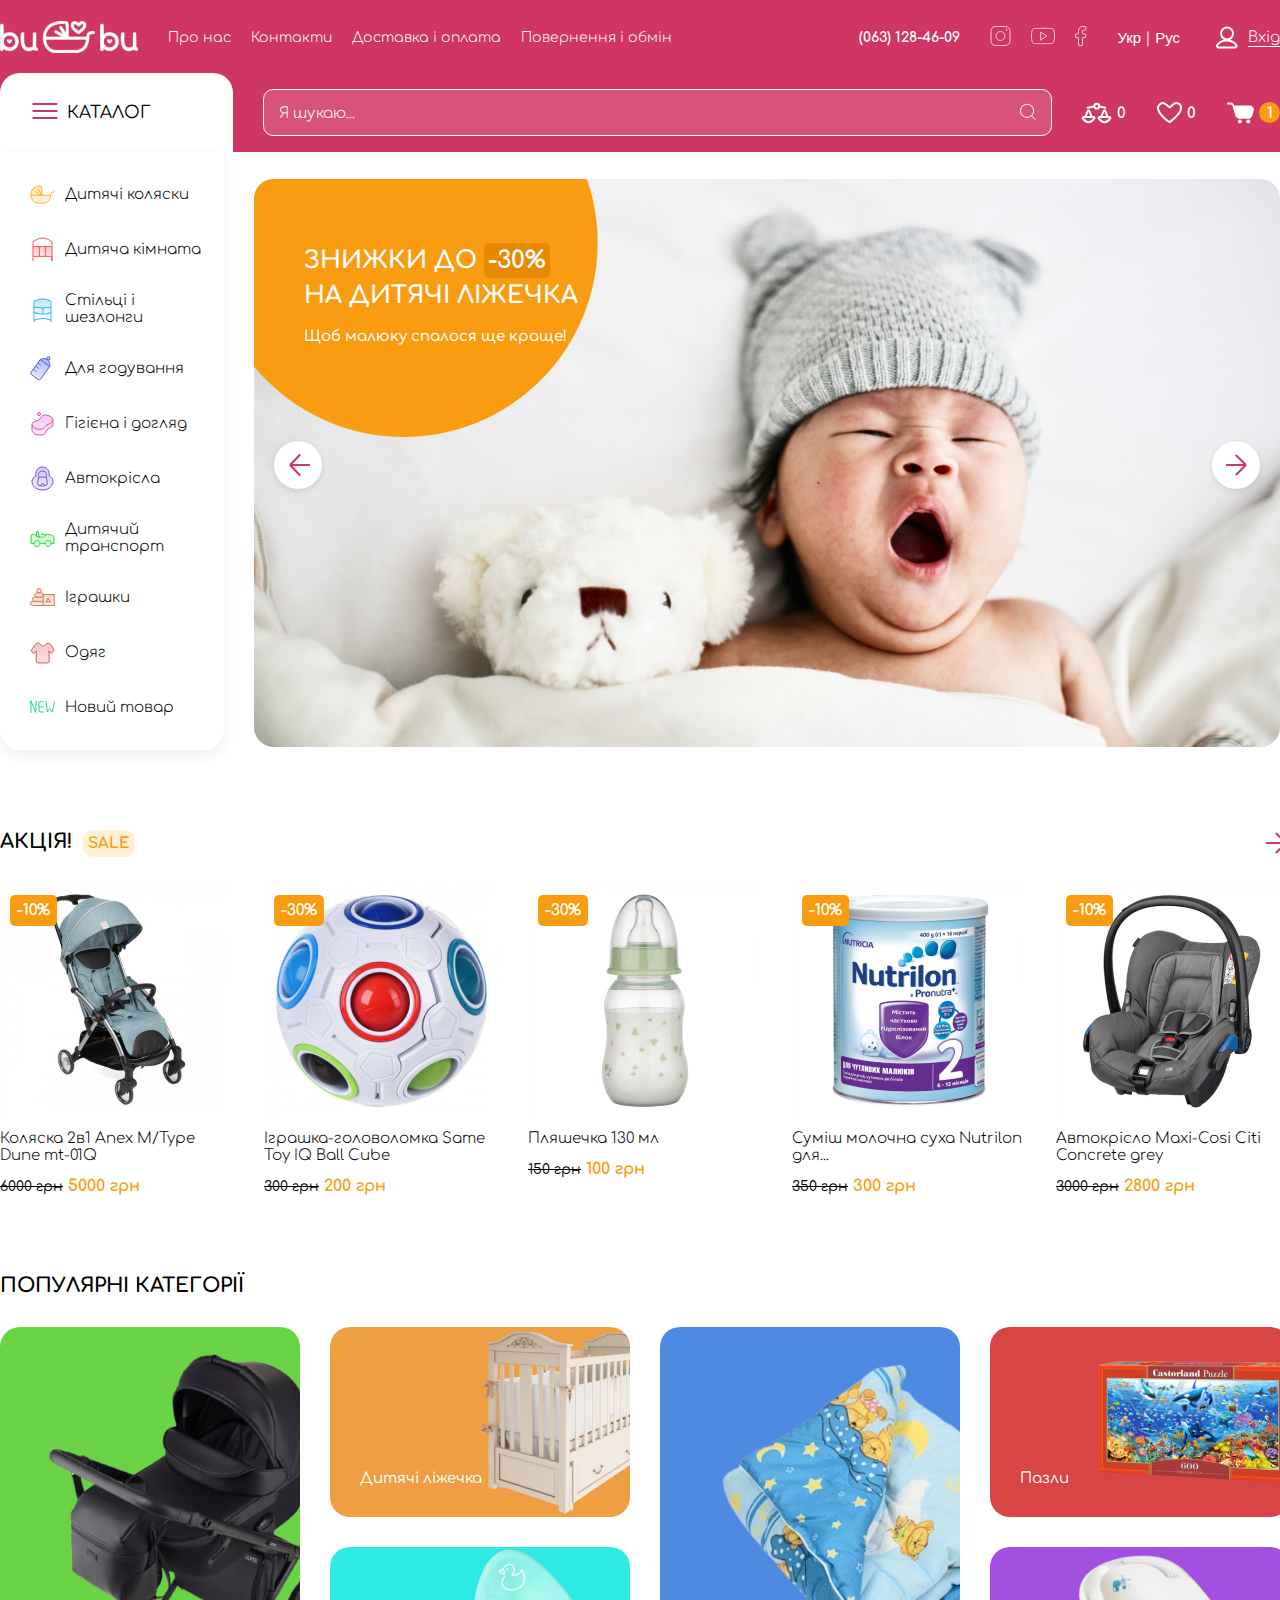
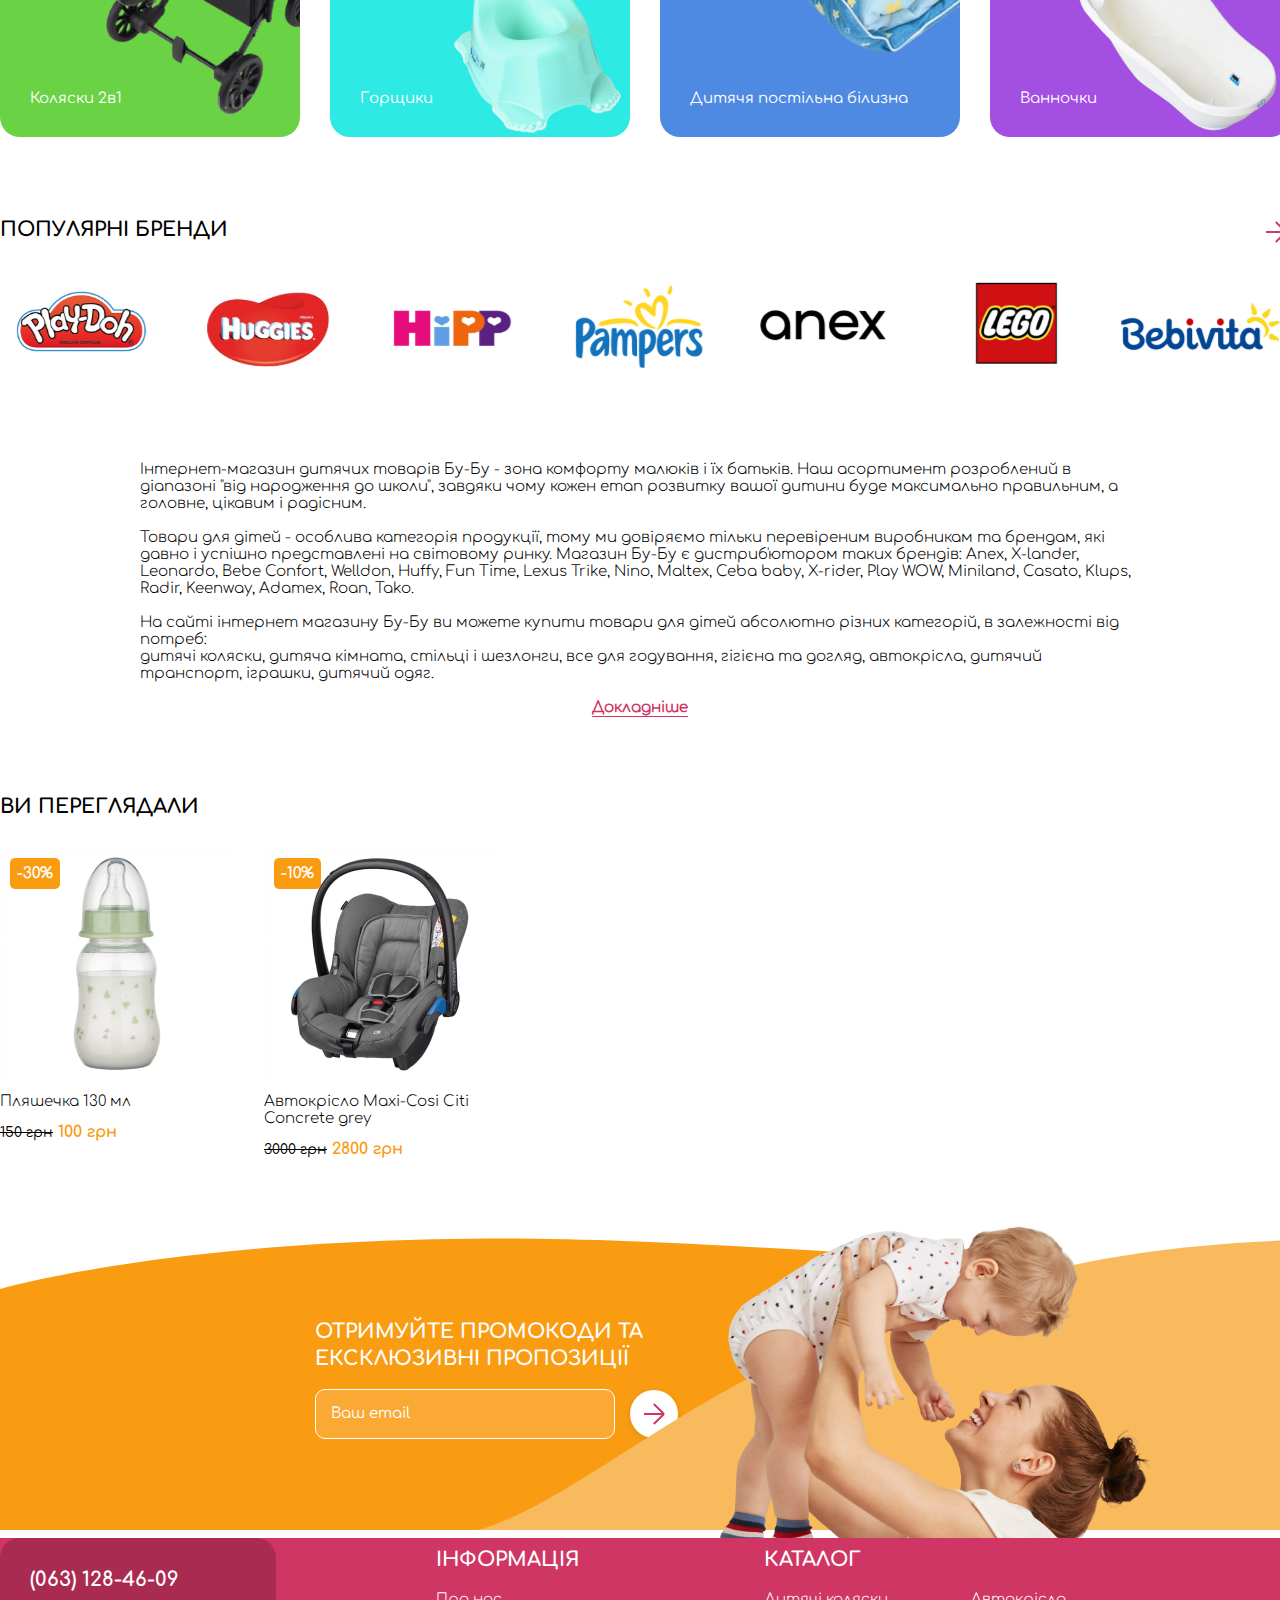
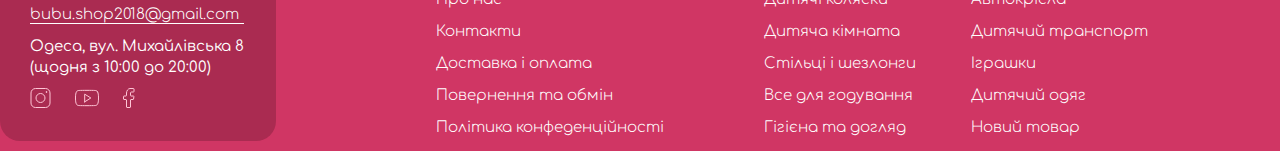
==== commit 8a5c399e: "Changes into page" ====
--- a/index.html
+++ b/index.html
@@ -14,7 +14,7 @@
                 <div class="header__top">
                     <div class="logo">
                         <a href="" class="logo__img">
-                            <img src="img/logo.png" alt="">
+                            <img src="img/logo.svg" alt="logo">
                         </a>
                     </div>
                     <nav class="header__nav nav">
@@ -31,13 +31,13 @@
                         </div>
                         <ul class="social">
                             <li class="social__item"><a href="" class="social__link">
-                                <img src="img/instagram.png" alt="">
+                                <img src="img/instagram.svg" alt="instagram">
                             </a></li>
                             <li class="social__item"><a href="" class="social__link">
-                                <img src="img/youtube.png" alt="">
+                                <img src="img/youtube.svg" alt="youtube">
                             </a></li>
                             <li class="social__item"><a href="" class="social__link">
-                                <img src="img/facebook.png" alt="">
+                                <img src="img/facebook.svg" alt="facebook">
                             </a></li>
                         </ul>
                         <div class="language">
@@ -47,7 +47,7 @@
                         </div>
                         <div class="header__login">
                             <a href="" class="user-menu__link">
-                                <img src="img/user.png" alt="user" class="user-menu__link--icon">
+                                <img src="img/user.svg" alt="user" class="user-menu__link--icon">
                                 <span class="header__login--name">Вхід</span>
                             </a></li>
                         </div>
@@ -69,21 +69,21 @@
                     <form action="#" class="search" name="search">
                         <input type="text" placeholder="Я шукаю..." class="search__input">
                         <button type="submit" class="search__button">
-                            <img src="img/search.png" alt="">
+                            <img src="img/search.svg" alt="search">
                         </button>
                     </form>
                     <div class="user-menu">
                         <ul class="user-menu__list">
                             <li class="user-menu__item"><a href="" class="user-menu__link">
-                                <img src="img/сomparison.png" alt="сomparison" class="user-menu__link--icon">
+                                <img src="img/сomparison.svg" alt="сomparison" class="user-menu__link--icon">
                                 <span class="counter counter__comparsion">0</span>
                             </a></li>
                             <li class="user-menu__item"><a href="" class="user-menu__link">
-                                <img src="img/favorite.png" alt="favorite" class="user-menu__link--icon">
+                                <img src="img/favorite.svg" alt="favorite" class="user-menu__link--icon">
                                 <span class="counter counter__favorite">0</span>
                             </a></li>
                             <li class="user-menu__item"><a href="" class="user-menu__link">
-                                <img src="img/basket.png" alt="basket" class="user-menu__link--icon">
+                                <img src="img/basket.svg" alt="basket" class="user-menu__link--icon">
                                 <span class="counter counter__basket counter--active">1</span>
                             </a></li>
                         </ul>
@@ -100,50 +100,50 @@
                 <div class="catalog catalog--bottom">
                     <ul class="catalog__list">
                         <li class="catalog__item"><a href="" class="catalog__link">
-                            <div class="catalog__image"><img src="img/Carriage.png" alt="" class="catalog__item--icon"></div>
+                            <div class="catalog__image"><img src="img/carriage.svg" alt="carriage" class="catalog__item--icon"></div>
                             Дитячі коляски
                         </a></li>
                         <li class="catalog__item"><a href="" class="catalog__link">
-                            <div class="catalog__image"><img src="img/Bb cribs.png" alt="" class="catalog__item--icon"></div>
+                            <div class="catalog__image"><img src="img/room.svg" alt="room" class="catalog__item--icon"></div>
                             Дитяча кімната
                         </a></li>
                         <li class="catalog__item"><a href="" class="catalog__link">
-                            <div class="catalog__image"><img src="img/Chairs.png" alt="" class="catalog__item--icon"></div>
+                            <div class="catalog__image"><img src="img/chair.svg" alt="chair" class="catalog__item--icon"></div>
                             
                             Стільці і <br> шезлонги
                         </a></li>
                         <li class="catalog__item"><a href="" class="catalog__link">
-                            <div class="catalog__image"><img src="img/Bb feeding.png" alt="" class="catalog__item--icon"></div>
+                            <div class="catalog__image"><img src="img/feeding.svg" alt="feeding" class="catalog__item--icon"></div>
                             
                             Для годування
                         </a></li>
                         <li class="catalog__item"><a href="" class="catalog__link">
-                            <div class="catalog__image"><img src="img/Care.png" alt="" class="catalog__item--icon"></div>
+                            <div class="catalog__image"><img src="img/soap.svg" alt="soap" class="catalog__item--icon"></div>
                             
                             Гігієна і догляд
                         </a></li>
                         <li class="catalog__item"><a href="" class="catalog__link">
-                            <div class="catalog__image"><img src="img/Car chairs.png" alt="" class="catalog__item--icon"></div>
+                            <div class="catalog__image"><img src="img/autochair.svg" alt="autochair" class="catalog__item--icon"></div>
                             
                             Автокрісла
                         </a></li>
                         <li class="catalog__item"><a href="" class="catalog__link">
-                            <div class="catalog__image"><img src="img/Bb autos.png" alt="" class="catalog__item--icon"></div>
+                            <div class="catalog__image"><img src="img/car.svg" alt="car" class="catalog__item--icon"></div>
                             
                             Дитячий транспорт
                         </a></li>
                         <li class="catalog__item"><a href="" class="catalog__link">
-                            <div class="catalog__image"><img src="img/toys.png" alt="" class="catalog__item--icon"></div>
+                            <div class="catalog__image"><img src="img/toy.svg" alt="toy" class="catalog__item--icon"></div>
                             
                             Іграшки
                         </a></li>
                         <li class="catalog__item"><a href="" class="catalog__link">
-                            <div class="catalog__image"><img src="img/Clothes.png" alt="" class="catalog__item--icon"></div>
+                            <div class="catalog__image"><img src="img/clothes.svg" alt="clothes" class="catalog__item--icon"></div>
                             
                             Одяг
                         </a></li>
                         <li class="catalog__item"><a href="" class="catalog__link">
-                            <div class="catalog__image"><img src="img/new.png" alt="" class="catalog__item--icon"></div>
+                            <div class="catalog__image"><img src="img/new.svg" alt="new" class="catalog__item--icon"></div>
                             
                             Новий товар
                         </a></li>
@@ -151,13 +151,14 @@
                 </div>
                 <div class="banner">
                     <div class="banner__img">
+                        <img src="img/bb banner.png" alt="bb banner" class="banner__image--bg">
                         <div class="banner__info">
                             <h3 class="banner__head">ЗНИЖКИ ДО <span class="banner__head--sale">-30%</span> <br>НА ДИТЯЧІ ЛІЖЕЧКА</h3>
                             <p class="banner__describe">Щоб малюку спалося ще краще!</p>
                         </div>
                         <div class="banner__scrol">
-                            <button type="button" class="banner__scrol--button button--previous"><img src="img/button previous.png" alt=""></button>
-                            <button type="button" class="banner__scrol--button button--next"><img src="img/button next.png" alt=""></button>
+                            <button type="button" class="banner__scrol--button button--previous"><img src="img/left.svg" alt="left"></button>
+                            <button type="button" class="banner__scrol--button button--next"><img src="img/right.svg" alt="right"></button>
                         </div>
                     </div>
                 </div>
@@ -165,27 +166,27 @@
             <div class="sales">
                 <div class="sales__block">
                     <h4 class="section__head">Акція!<span class="sales__head--sale">Sale</span></h4>
-                    <button type="button" class="button--sale button--next"><img src="img/button next.png" alt=""></button>
+                    <button type="button" class="button--sale button--next"><img src="img/right.svg" alt="right"></button>
                 </div>
                 <div class="sales__obj">
                     <ul class="sales__list">
-                        <li class="sales__item"><a href="" class="sales__link"><span class="sales__img--percent">-10%</span><img src="img/Carriage Anex.png" alt="" class="sales__img">
+                        <li class="sales__item"><a href="" class="sales__link"><span class="sales__img--percent">-10%</span><img src="img/carriage anex.png" alt="carriage" class="sales__img">
                         <p class="sales__item--name">Коляска 2в1 Anex M/Type Dune mt-01Q</p>
                         <p class="sales__item--price"><span class="sales__item--end">6000 грн</span>5000 грн</p>   
                         </a></li>
-                        <li class="sales__item"><a href="" class="sales__link"><span class="sales__img--percent">-30%</span><img src="img/Iq ball.png" alt="" class="sales__img">
+                        <li class="sales__item"><a href="" class="sales__link"><span class="sales__img--percent">-30%</span><img src="img/iq ball.png" alt="iq ball" class="sales__img">
                             <p class="sales__item--name">Іграшка-головоломка Same Toy IQ Ball Cube</p>
                             <p class="sales__item--price"><span class="sales__item--end">300 грн</span>200 грн</p>
                         </a></li>
-                        <li class="sales__item"><a href="" class="sales__link"><span class="sales__img--percent">-30%</span><img src="img/Bb bottle.png" alt="" class="sales__img">
+                        <li class="sales__item"><a href="" class="sales__link"><span class="sales__img--percent">-30%</span><img src="img/bb botle.png" alt="bb botle" class="sales__img">
                             <p class="sales__item--name">Пляшечка 130 мл</p>
                             <p class="sales__item--price"><span class="sales__item--end">150 грн</span>100 грн</p>
                         </a></li>
-                        <li class="sales__item"><a href="" class="sales__link"><span class="sales__img--percent">-10%</span><img src="img/Nutrilon.png" alt="" class="sales__img">
+                        <li class="sales__item"><a href="" class="sales__link"><span class="sales__img--percent">-10%</span><img src="img/nutrilon.png" alt="nutrilon" class="sales__img">
                             <p class="sales__item--name">Суміш молочна суха Nutrilon для...</p>
                             <p class="sales__item--price"><span class="sales__item--end">350 грн</span>300 грн</p>
                         </a></li>
-                        <li class="sales__item"><a href="" class="sales__link"><span class="sales__img--percent">-10%</span><img src="img/Car chari Cosi.png" alt="" class="sales__img">
+                        <li class="sales__item"><a href="" class="sales__link"><span class="sales__img--percent">-10%</span><img src="img/car crib.png" alt="car crib" class="sales__img">
                             <p class="sales__item--name">Автокрісло Maxi-Cosi Citi Concrete grey</p>
                             <p class="sales__item--price"><span class="sales__item--end">3000 грн</span>2800 грн</p>
                             </a></li>
@@ -193,28 +194,47 @@
                 </div>
             </div>
             <div class="popular">
-                <h4 class="section__head">Популярні Категорії</h4>
+                <h4 class="section__head popular__head">Популярні Категорії</h4>
                 <div class="popular__categories">
-                    <div class="popular__carriages popular__item"><h6 class="popular__categories--name">Коляски 2в1</h6></div>
-                    <div class="popular__crib popular__item"><h6 class="popular__categories--name">Дитячі ліжечка</h6></div>
-                    <div class="popular__pots popular__item"><h6 class="popular__categories--name">Горщики</h6></div>
-                    <div class="popular__bed popular__item"><h6 class="popular__categories--name">Дитячя постільна білизна</h6></div>
-                    <div class="popular__games popular__item"><h6 class="popular__categories--name">Настільні ігри</h6></div>
+                    <div class="popular__carriages popular__item">
+                        <h6 class="popular__categories--name">Коляски 2в1</h6>
+                        <img src="img/popular-carriage.png" alt="popular-carriage" class="popular__item--img popular__item--carriage">
+                    </div>
+                    <div class="popular__crib popular__item">
+                        <h6 class="popular__categories--name">Дитячі ліжечка</h6>
+                        <img src="img/bb bed.png" alt="bb bed" class="popular__item--img popular__item--crib">
+                    </div>
+                    <div class="popular__toilet popular__item">
+                        <h6 class="popular__categories--name">Горщики</h6>
+                        <img src="img/toilet.png" alt="toilet" class="popular__item--img popular__item--toilet">
+                    </div>
+                    <div class="popular__bed popular__item">
+                        <h6 class="popular__categories--name">Дитячя постільна білизна</h6>
+                        <img src="img/bed.png" alt="bed" class="popular__item--img popular__item--bed">
+                    </div>
+                    <div class="popular__puzzle popular__item">
+                        <h6 class="popular__categories--name">Пазли</h6>
+                        <img src="img/puzzle.png" alt="puzzle" class="popular__item--img popular__item--puzzle">
+                    </div>
+                    <div class="popular__bath popular__item">
+                        <h6 class="popular__categories--name">Ванночки</h6>
+                        <img src="img/bath.png" alt="bath" class="popular__item--img popular__item--bath">
+                    </div>
                 </div>
             </div>
             <div class="brands">
                 <div class="brands__head">
                     <h4 class="section__head">Популярні бренди</h4>
-                    <button type="button" class="button--sale button--next"><img src="img/button next.png" alt=""></button>
+                    <button type="button" class="button--sale button--next"><img src="img/right.svg" alt="right"></button>
                 </div>
                 <ul class="brands__list">
-                    <li class="brands__item"><img src="img/Playdoh.png" alt="" class="brands__item--img"></li>
-                    <li class="brands__item"><img src="img/huggies.png" alt="" class="brands__item--img"></li>
-                    <li class="brands__item"><img src="img/hipp.png" alt="" class="brands__item--img"></li>
-                    <li class="brands__item"><img src="img/pampers.png" alt="" class="brands__item--img"></li>
-                    <li class="brands__item"><img src="img/anex.png" alt="" class="brands__item--img"></li>
-                    <li class="brands__item"><img src="img/lego.png" alt="" class="brands__item--img"></li>
-                    <li class="brands__item"><img src="img/bebivita.png" alt="" class="brands__item--img"></li>
+                    <li class="brands__item"><img src="img/playdoh.svg" alt="playdoh" class="brands__item--img"></li>
+                    <li class="brands__item"><img src="img/huggies.svg" alt="huggies" class="brands__item--img"></li>
+                    <li class="brands__item"><img src="img/hipp.svg" alt="hipp" class="brands__item--img"></li>
+                    <li class="brands__item"><img src="img/pampers.svg" alt="pampers" class="brands__item--img"></li>
+                    <li class="brands__item"><img src="img/anex.svg" alt="anex" class="brands__item--img"></li>
+                    <li class="brands__item"><img src="img/lego.svg" alt="lego" class="brands__item--img"></li>
+                    <li class="brands__item"><img src="img/bebivita.svg" alt="bebivita" class="brands__item--img"></li>
                 </ul>
                 <div class="brands__description">
                     <p class="brands__description--text"> Інтернет-магазин дитячих товарів Бу-Бу - зона комфорту малюків і їх батьків. Наш асортимент розроблений в діапазоні "від народження до школи", завдяки чому кожен етап розвитку вашої дитини буде максимально правильним, а головне, цікавим і радісним.</p>
@@ -229,11 +249,11 @@
                     <h4 class="section__head reviewed__head--name">Ви переглядали</h4>
                 </div>
                 <ul class="rewiewed__items">
-                    <li class="sales__item"><a href="" class="sales__link"><span class="sales__img--percent">-30%</span><img src="img/Bb bottle.png" alt="" class="sales__img">
+                    <li class="sales__item"><a href="" class="sales__link"><span class="sales__img--percent">-30%</span><img src="img/bb botle.png" alt="" class="sales__img">
                         <p class="sales__item--name">Пляшечка 130 мл</p>
                         <p class="sales__item--price"><span class="sales__item--end">150 грн</span>100 грн</p>
                         </a></li>
-                    <li class="sales__item"><a href="" class="sales__link"><span class="sales__img--percent">-10%</span><img src="img/Car chari Cosi.png" alt="" class="sales__img">
+                    <li class="sales__item"><a href="" class="sales__link"><span class="sales__img--percent">-10%</span><img src="img/car crib.png" alt="" class="sales__img">
                         <p class="sales__item--name">Автокрісло Maxi-Cosi Citi Concrete grey</p>
                         <p class="sales__item--price"><span class="sales__item--end">3000 грн</span>2800 грн</p>
                         </a></li>
@@ -243,99 +263,86 @@
     </main>
 
     <footer class="footer">
-        <div class="footer__content">
-            <div class="footer__promo">
-                <img class="promo__waveleft" src="img/wave1.svg" alt="">
-                <img class="promo__waveright" src="img/wave2.svg" alt="">
-                <img class="promo__image" src="img/young-mother-playing.png" alt="">
+        <div class="footer__top">
+            <div class="footer__wave1">
                 <div class="container">
                     <div class="promo__mail">
                         <h4 class="section__head promo__mail--head">Отримуйте ПРОМОКОДИ ТА ЕКСКЛЮЗИВНІ ПРОПОЗИЦІЇ</h4>
                         <form action="#" class="mail" name="mail">
                             <input type="text" placeholder="Ваш email" class="mail__input">
-                            <button type="button" class="banner__scrol--button button--next"><img src="img/button next.png" alt=""></button>
+                            <button type="button" class="banner__scrol--button button--next"><img src="img/right.svg" alt=""></button>
                         </form>
                     </div>
                 </div>
             </div>
-            <div class="footer__info">
-                <img class="promo__wavebottom" src="img/wave3.svg" alt="">
-                <div class="container">
-                    <div class="footer__section">
-                        <div class="footer__section--block">
-                            <div class="footer__contact">
-                                <p class="phone phone--footer">(063) 128-46-09</p>
-                                <p class="footer__mail">bubu.shop2018@gmail.com</p>
-                                <p class="footer__adress">Одеса, вул. Михайлівська 8 <br>(щодня з 10:00 до 20:00)</p>
-                                <ul class="social">
-                                    <li class="social__item social__item--footer"><a href="" class="social__link">
-                                        <img src="img/instagram.png" alt="">
-                                    </a></li>
-                                    <li class="social__item social__item--footer"><a href="" class="social__link">
-                                        <img src="img/youtube.png" alt="">
-                                    </a></li>
-                                    <li class="social__item social__item--footer"><a href="" class="social__link">
-                                        <img src="img/facebook.png" alt="">
-                                    </a></li>
-                                </ul>
-                            </div>
-                            <div class="footer__information">
-                                <h4 class="section__head footer__information--head">Інформація</h4>
-                                <ul class="footer__about">
-                                    <li class="about__item"><a href="" class="about__link">Про нас</a></li>
-                                    <li class="about__item"><a href="" class="about__link">Контакти</a></li>
-                                    <li class="about__item"><a href="" class="about__link">Доставка і оплата</a></li>
-                                    <li class="about__item"><a href="" class="about__link">Повернення та обмін</a></li>
-                                    <li class="about__item"><a href="" class="about__link">Політика конфеденційності</a></li>
-                                </ul>
-                            </div>
-                            <div class="footer__catalog">
-                                <h4 class="section__head footer__catalog--head">Каталог</h4>
-                                <div class="footer__catalog--menu">
-                                    <ul class="catalog__list catalog__list--footer">
-                                        <li class="catalog__item catalog__item--footer"><a href="" class="catalog__link catalog__link--footer">
-                                            Дитячі коляски
-                                        </a></li>
-                                        <li class="catalog__item catalog__item--footer"><a href="" class="catalog__link catalog__link--footer">
-                                            Дитяча кімната
-                                        </a></li>
-                                        <li class="catalog__item catalog__item--footer"><a href="" class="catalog__link catalog__link--footer">
-                                            Стільці і шезлонги
-                                        </a></li>
-                                        <li class="catalog__item catalog__item--footer"><a href="" class="catalog__link catalog__link--footer">
-                                            Все для годування
-                                        </a></li>
-                                        <li class="catalog__item catalog__item--footer"><a href="" class="catalog__link catalog__link--footer">
-                                            Гігієна та догляд
-                                        </a></li>
-                                    </ul>
-                                    <ul class="catalog__list catalog__list--footer">
-                                        <li class="catalog__item catalog__item--footer"><a href="" class="catalog__link catalog__link--footer">
-                                            Автокрісла
-                                        </a></li>
-                                        <li class="catalog__item catalog__item--footer"><a href="" class="catalog__link catalog__link--footer">
-                                            Дитячий транспорт
-                                        </a></li>
-                                        <li class="catalog__item catalog__item--footer"><a href="" class="catalog__link catalog__link--footer">
-                                            Іграшки
-                                        </a></li>
-                                        <li class="catalog__item catalog__item--footer"><a href="" class="catalog__link catalog__link--footer">
-                                            Дитячий одяг
-                                        </a></li>
-                                        <li class="catalog__item catalog__item--footer"><a href="" class="catalog__link catalog__link--footer">
-                                            Новий товар
-                                        </a></li>
-                                    </ul>
-                                </div>
-                            </div>
-                        </div>
-                        <div class="footer__author">
-                            <ul class="footer__payment">
-                                <li class="payment__item"><a href="" class="payment__link"><img src="img/mastercard.png" alt="" class="payment__link--logo"></a></li>
-                                <li class="payment__item"><a href="" class="payment__link"><img src="img/visa.png" alt="" class="payment__link--logo"></a></li>
-                                <li class="payment__item"><a href="" class="payment__link"><img src="img/liqpay.png" alt="" class="payment__link--logo"></a></li>
+            <div class="footer__wave2">
+                <img class="promo__image" src="img/young-mother-playing.png" alt="" class="">
+            </div>
+            <div class="footer__wave3">
+                <div class="footer__section--block">
+                    <div class="footer__contact">
+                        <p class="phone phone--footer">(063) 128-46-09</p>
+                        <p class="footer__mail">bubu.shop2018@gmail.com</p>
+                        <p class="footer__adress">Одеса, вул. Михайлівська 8 <br>(щодня з 10:00 до 20:00)</p>
+                        <ul class="social">
+                            <li class="social__item social__item--footer"><a href="" class="social__link">
+                                <img src="img/instagram.svg" alt="">
+                            </a></li>
+                            <li class="social__item social__item--footer"><a href="" class="social__link">
+                                <img src="img/youtube.svg" alt="">
+                            </a></li>
+                            <li class="social__item social__item--footer"><a href="" class="social__link">
+                                <img src="img/facebook.svg" alt="">
+                            </a></li>
+                        </ul>
+                    </div>
+                    <div class="footer__information">
+                        <h4 class="section__head footer__information--head">Інформація</h4>
+                        <ul class="footer__about">
+                            <li class="about__item"><a href="" class="about__link">Про нас</a></li>
+                            <li class="about__item"><a href="" class="about__link">Контакти</a></li>
+                            <li class="about__item"><a href="" class="about__link">Доставка і оплата</a></li>
+                            <li class="about__item"><a href="" class="about__link">Повернення та обмін</a></li>
+                            <li class="about__item"><a href="" class="about__link">Політика конфеденційності</a></li>
+                        </ul>
+                    </div>
+                    <div class="footer__catalog">
+                        <h4 class="section__head footer__catalog--head">Каталог</h4>
+                        <div class="footer__catalog--menu">
+                            <ul class="catalog__list catalog__list--footer">
+                                <li class="catalog__item catalog__item--footer"><a href="" class="catalog__link catalog__link--footer">
+                                    Дитячі коляски
+                                </a></li>
+                                <li class="catalog__item catalog__item--footer"><a href="" class="catalog__link catalog__link--footer">
+                                    Дитяча кімната
+                                </a></li>
+                                <li class="catalog__item catalog__item--footer"><a href="" class="catalog__link catalog__link--footer">
+                                    Стільці і шезлонги
+                                </a></li>
+                                <li class="catalog__item catalog__item--footer"><a href="" class="catalog__link catalog__link--footer">
+                                    Все для годування
+                                </a></li>
+                                <li class="catalog__item catalog__item--footer"><a href="" class="catalog__link catalog__link--footer">
+                                    Гігієна та догляд
+                                </a></li>
                             </ul>
-                            <p class="footer__author--name">© Bubu 2022. Всі права захищені.</p>
+                            <ul class="catalog__list catalog__list--footer">
+                                <li class="catalog__item catalog__item--footer"><a href="" class="catalog__link catalog__link--footer">
+                                    Автокрісла
+                                </a></li>
+                                <li class="catalog__item catalog__item--footer"><a href="" class="catalog__link catalog__link--footer">
+                                    Дитячий транспорт
+                                </a></li>
+                                <li class="catalog__item catalog__item--footer"><a href="" class="catalog__link catalog__link--footer">
+                                    Іграшки
+                                </a></li>
+                                <li class="catalog__item catalog__item--footer"><a href="" class="catalog__link catalog__link--footer">
+                                    Дитячий одяг
+                                </a></li>
+                                <li class="catalog__item catalog__item--footer"><a href="" class="catalog__link catalog__link--footer">
+                                    Новий товар
+                                </a></li>
+                            </ul>
                         </div>
                     </div>
                 </div>
--- a/css/style.css
+++ b/css/style.css
@@ -46,7 +46,7 @@
 
 .header {
   background-color: #D03664;
-  width: 1920px;
+  width: 100%;
 }
 
 .header__content {
@@ -189,7 +189,7 @@
 
 .catalog--bottom {
   padding-top: 15px;
-  padding-bottom: 5px;
+  padding-bottom: 0;
   height: 100%;
   background-color: #FFFFFF;
   box-shadow: 0px 5px 15px rgba(0, 0, 0, 0.07);
@@ -257,6 +257,7 @@
   background: none;
   padding-left: 15px;
   font-size: 15px;
+  width: 100%;
 }
 
 .search__input::placeholder {
@@ -310,7 +311,7 @@
 }
 
 .main {
-  width: 1920px;
+  width: 100%;
 }
 
 .main__top {
@@ -319,9 +320,8 @@
 }
 
 .banner__img {
-  background-image: url("../img/Bb banner.png");
   height: 100%;
-  width: 1026px;
+  width: 100%;
   border-radius: 20px;
   position: relative;
 }
@@ -329,14 +329,19 @@
 .banner {
   margin-left: 30px;
   margin-top: 27px;
+  border-radius: 20px;
+  display: flex;
+  flex-direction: row;
 }
 
 .banner__info {
   background-color: #F99C11;
   padding: 40px 50px 100px 50px;
+  border-top-left-radius: 20px;
   max-width: 400px;
-  border-top-left-radius: 20px;
   clip-path: circle(59.8% at 40% 24%);
+  position: absolute;
+  top: 0;
 }
 
 .banner__head {
@@ -361,7 +366,6 @@
 
 .banner__scrol {
   position: absolute;
-  z-index: 1;
   top: 262px;
   width: 100%;
   display: flex;
@@ -490,38 +494,52 @@
   text-transform: uppercase;
 }
 
+.popular__head {
+  padding-bottom: 3px;
+}
+
 .popular__categories {
   display: grid;
-  grid-template-columns: 410px 301px 245px 245px;
-  grid-column-gap: 29px;
-  grid-row-gap: 29px;
-  height: 411px;
+  grid-template-columns: repeat(4, 300px);
+  grid-template-rows: repeat(2, 190px);
+  grid-column-gap: 30px;
+  grid-row-gap: 30px;
 }
 
 .popular__carriages {
   grid-area: 1/1/3/2;
-  background-image: url("../img/green.png");
+  background-color: #6AD245;
+  position: relative;
 }
 
 .popular__crib {
   grid-area: 1/2/2/3;
-  background-image: url("../img/red.png");
-}
-
-.popular__pots {
+  background-color: #EF9F42;
+  position: relative;
+}
+
+.popular__toilet {
   grid-area: 2/2/3/3;
-  background-image: url("../img/ocean.png");
+  background-color: #2DEAE4;
+  position: relative;
 }
 
 .popular__bed {
   grid-area: 1/3/3/4;
-  background-image: url("../img/blue.png");
-}
-
-.popular__games {
-  grid-area: 1/4/3/5;
-  background-image: url("../img/orange.png");
-  max-width: 245px;
+  background-color: #4F8AE2;
+  position: relative;
+}
+
+.popular__puzzle {
+  grid-area: 1/4/2/5;
+  background-color: #D84545;
+  position: relative;
+}
+
+.popular__bath {
+  grid-area: 2/4/3/5;
+  background-color: #A24FE2;
+  position: relative;
 }
 
 .popular__item {
@@ -529,7 +547,40 @@
   align-items: flex-end;
   border-radius: 20px;
 }
-.popular__item .popular__categories--name {
+
+.popular__item--carriage {
+  position: absolute;
+  top: 14px;
+}
+
+.popular__item--crib {
+  position: absolute;
+  right: 0;
+  border-top-right-radius: 20px;
+}
+
+.popular__item--bed {
+  position: absolute;
+  right: 0;
+  top: 34px;
+}
+
+.popular__item--toilet {
+  position: absolute;
+  right: 0;
+}
+
+.popular__item--puzzle {
+  position: absolute;
+  right: 0;
+}
+
+.popular__item--bath {
+  position: absolute;
+  right: 0;
+}
+
+.popular__categories--name {
   font-family: "Comfortaa";
   font-weight: 400;
   color: #fff;
@@ -539,7 +590,7 @@
 }
 
 .brands {
-  margin-top: 58px;
+  margin-top: 55px;
 }
 
 .brands__head {
@@ -553,13 +604,13 @@
   flex-direction: row;
   justify-content: space-between;
   padding: 0;
-  margin: 0;
+  margin: 3px 0 0 0;
 }
 
 .brands__description {
   color: #000;
   max-width: 1000px;
-  padding-top: 78px;
+  padding-top: 75px;
   margin: 0 auto;
   display: flex;
   flex-direction: column;
@@ -591,22 +642,6 @@
   margin-bottom: 24px;
 }
 
-.promo__waveleft {
-  position: absolute;
-  top: -3px;
-}
-
-.promo__waveright {
-  position: absolute;
-  right: -90px;
-  top: 24px;
-}
-
-.promo__wavebottom {
-  position: absolute;
-  top: 276px;
-}
-
 .promo__mail {
   top: 5px;
   position: absolute;
@@ -616,9 +651,9 @@
 }
 
 .promo__image {
-  top: -3px;
-  position: absolute;
-  left: 53.17%;
+  top: -5%;
+  position: absolute;
+  left: 30%;
 }
 
 .promo__mail--head {
@@ -650,6 +685,10 @@
   font-size: 15px;
 }
 
+.footer {
+  width: 100%;
+}
+
 .footer__content {
   margin-top: 84px;
   position: relative;
@@ -734,6 +773,34 @@
   padding: 0;
 }
 
+.footer__top {
+  position: relative;
+  margin-top: 80px;
+}
+
+.footer__wave1 {
+  position: absolute;
+  background-image: url("../img/wave1.svg");
+  height: 292px;
+  width: 100%;
+}
+
+.footer__wave2 {
+  position: absolute;
+  background-image: url("../img/wave2.svg");
+  height: 292px;
+  width: 63%;
+  right: 0;
+  top: -5%;
+}
+
+.footer__wave3 {
+  position: absolute;
+  background-color: #D03664;
+  width: 100%;
+  top: 300px;
+}
+
 .payment__item {
   margin-right: 10px;
 }
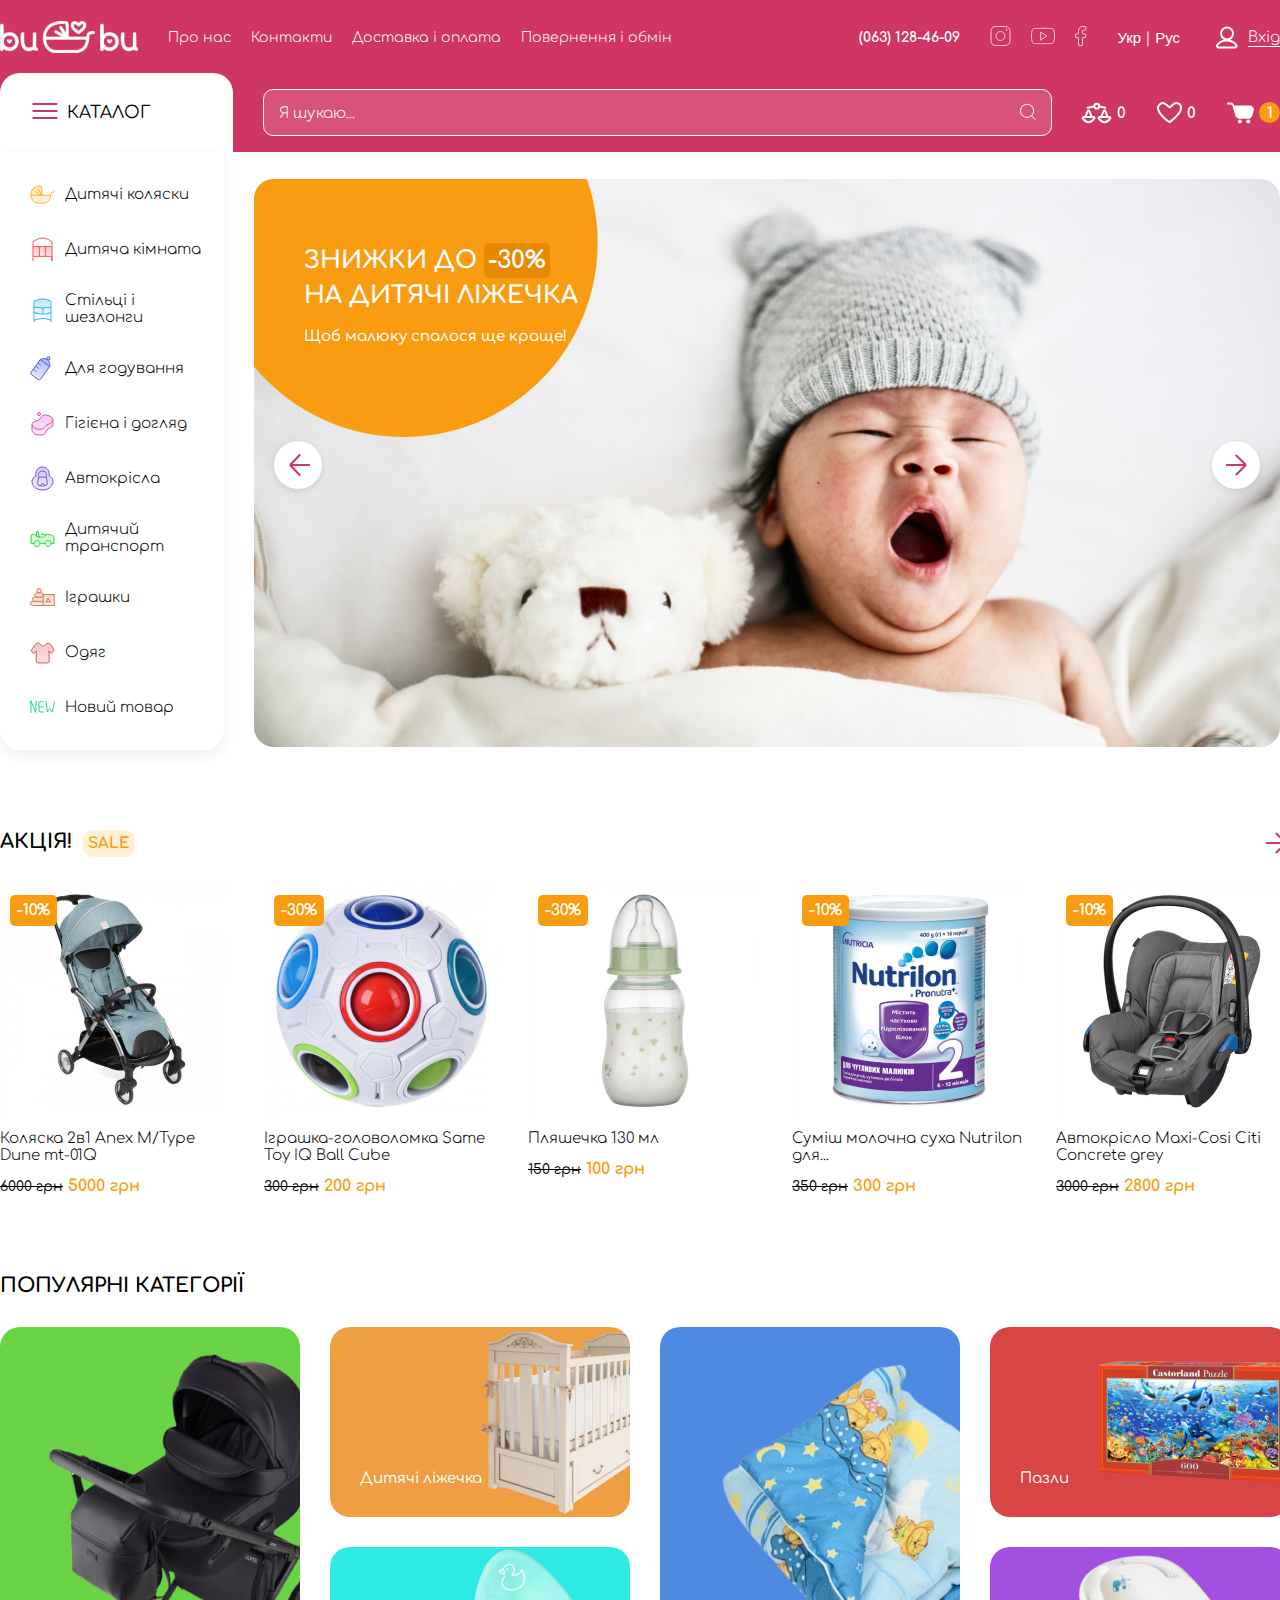
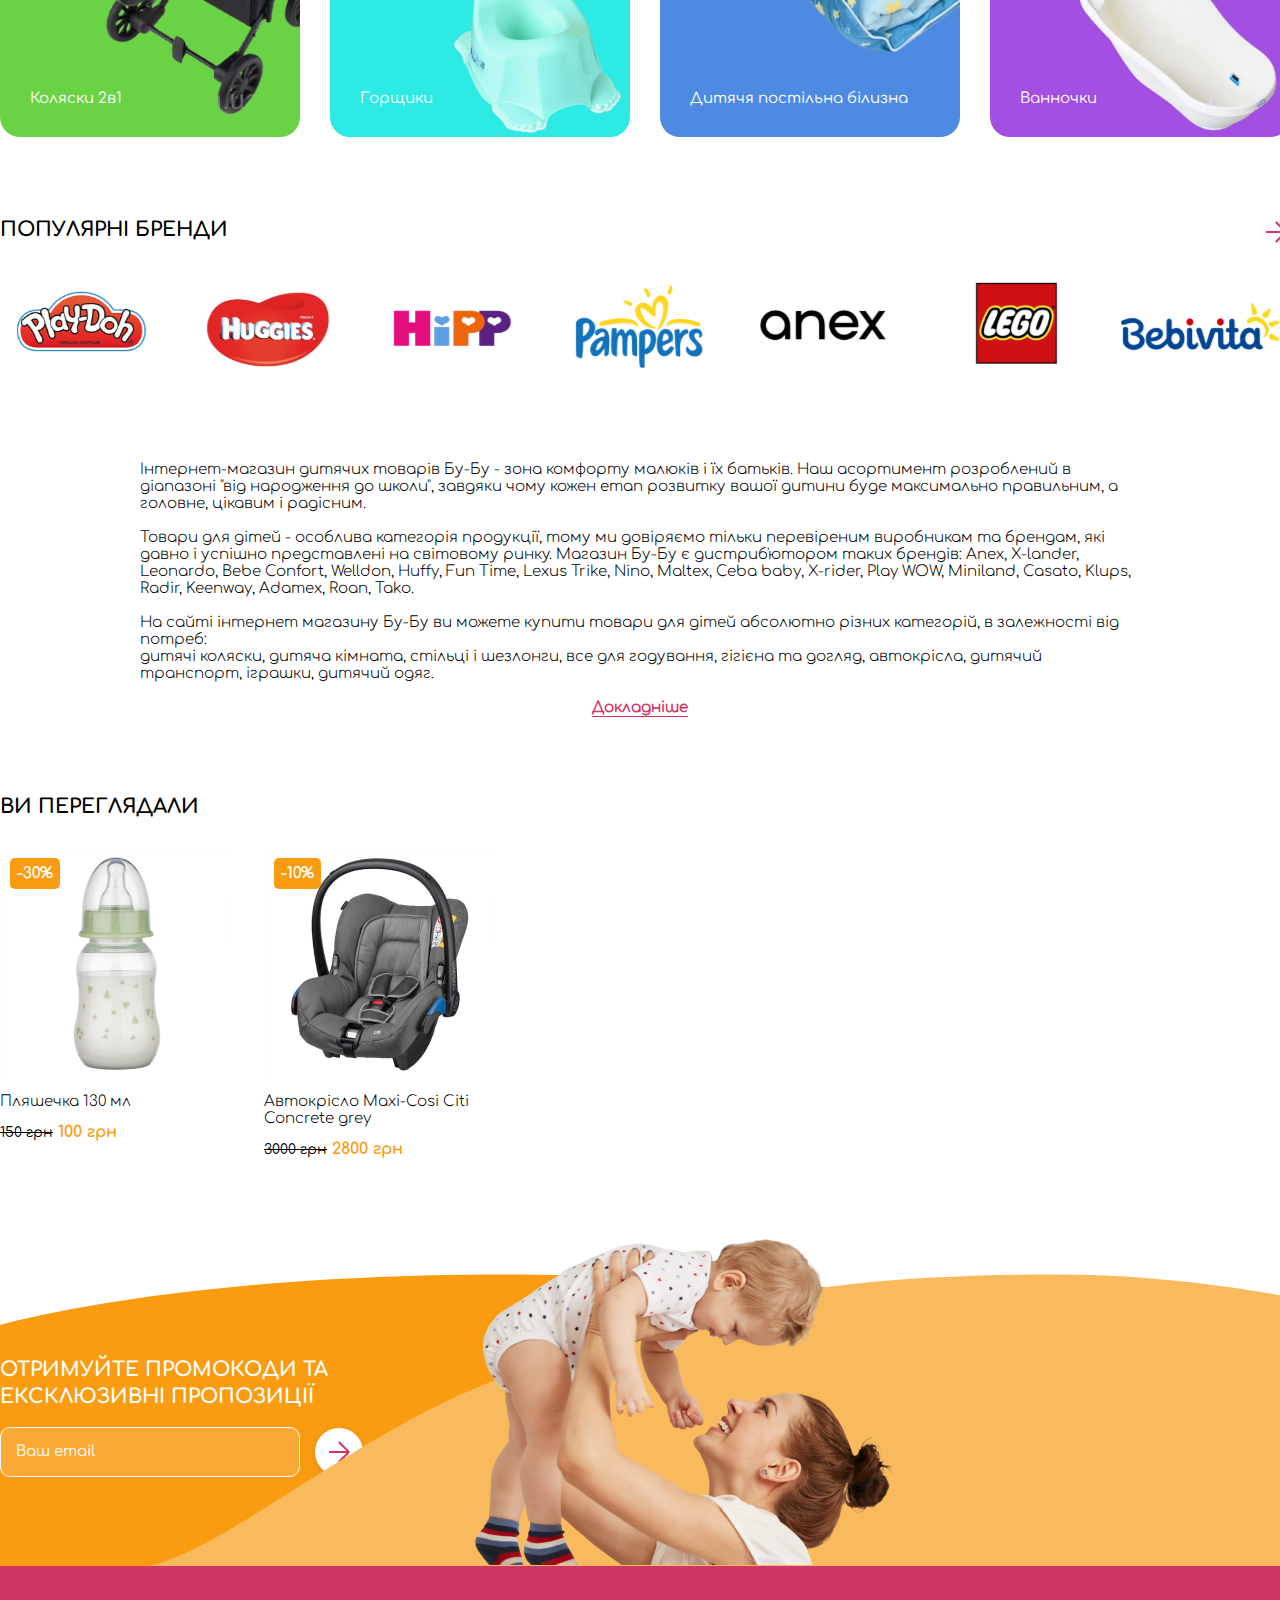
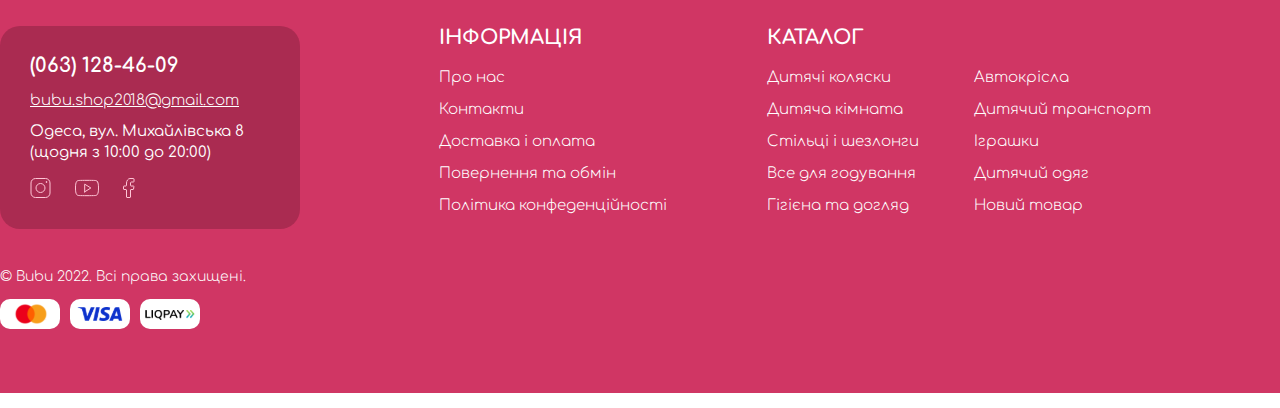
==== commit 1e66708a: "rebild some elements" ====
--- a/index.html
+++ b/index.html
@@ -263,8 +263,18 @@
     </main>
 
     <footer class="footer">
+        <!-- 
+            <div class="promo__mail">
+                        <h4 class="section__head promo__mail--head">Отримуйте ПРОМОКОДИ ТА ЕКСКЛЮЗИВНІ ПРОПОЗИЦІЇ</h4>
+                        <form action="#" class="mail" name="mail">
+                            <input type="text" placeholder="Ваш email" class="mail__input">
+                            <button type="button" class="banner__scrol--button button--next"><img src="img/right.svg" alt=""></button>
+                        </form>
+                    </div>
+        --> 
+
         <div class="footer__top">
-            <div class="footer__wave1">
+            <div class="footer__left">
                 <div class="container">
                     <div class="promo__mail">
                         <h4 class="section__head promo__mail--head">Отримуйте ПРОМОКОДИ ТА ЕКСКЛЮЗИВНІ ПРОПОЗИЦІЇ</h4>
@@ -275,75 +285,88 @@
                     </div>
                 </div>
             </div>
-            <div class="footer__wave2">
-                <img class="promo__image" src="img/young-mother-playing.png" alt="" class="">
-            </div>
+            <div class="footer__right">
+                <img class="footer__right--img" src="img/young-mother-playing.png" alt="">
+            </div>
+        </div>
+        <div class="footer__bottom">           
             <div class="footer__wave3">
-                <div class="footer__section--block">
-                    <div class="footer__contact">
-                        <p class="phone phone--footer">(063) 128-46-09</p>
-                        <p class="footer__mail">bubu.shop2018@gmail.com</p>
-                        <p class="footer__adress">Одеса, вул. Михайлівська 8 <br>(щодня з 10:00 до 20:00)</p>
-                        <ul class="social">
-                            <li class="social__item social__item--footer"><a href="" class="social__link">
-                                <img src="img/instagram.svg" alt="">
-                            </a></li>
-                            <li class="social__item social__item--footer"><a href="" class="social__link">
-                                <img src="img/youtube.svg" alt="">
-                            </a></li>
-                            <li class="social__item social__item--footer"><a href="" class="social__link">
-                                <img src="img/facebook.svg" alt="">
-                            </a></li>
-                        </ul>
-                    </div>
-                    <div class="footer__information">
-                        <h4 class="section__head footer__information--head">Інформація</h4>
-                        <ul class="footer__about">
-                            <li class="about__item"><a href="" class="about__link">Про нас</a></li>
-                            <li class="about__item"><a href="" class="about__link">Контакти</a></li>
-                            <li class="about__item"><a href="" class="about__link">Доставка і оплата</a></li>
-                            <li class="about__item"><a href="" class="about__link">Повернення та обмін</a></li>
-                            <li class="about__item"><a href="" class="about__link">Політика конфеденційності</a></li>
-                        </ul>
-                    </div>
-                    <div class="footer__catalog">
-                        <h4 class="section__head footer__catalog--head">Каталог</h4>
-                        <div class="footer__catalog--menu">
-                            <ul class="catalog__list catalog__list--footer">
-                                <li class="catalog__item catalog__item--footer"><a href="" class="catalog__link catalog__link--footer">
-                                    Дитячі коляски
+                <div class="container">
+                    <div class="footer__section--block">
+                        <div class="footer__contact">
+                            <p class="phone phone--footer">(063) 128-46-09</p>
+                            <p class="footer__mail">bubu.shop2018@gmail.com</p>
+                            <p class="footer__adress">Одеса, вул. Михайлівська 8 (щодня з 10:00 до 20:00)</p>
+                            <ul class="social social--footer">
+                                <li class="social__item social__item--footer"><a href="" class="social__link">
+                                    <img src="img/instagram.svg" alt="instagram">
                                 </a></li>
-                                <li class="catalog__item catalog__item--footer"><a href="" class="catalog__link catalog__link--footer">
-                                    Дитяча кімната
+                                <li class="social__item social__item--footer"><a href="" class="social__link">
+                                    <img src="img/youtube.svg" alt="youtube">
                                 </a></li>
-                                <li class="catalog__item catalog__item--footer"><a href="" class="catalog__link catalog__link--footer">
-                                    Стільці і шезлонги
-                                </a></li>
-                                <li class="catalog__item catalog__item--footer"><a href="" class="catalog__link catalog__link--footer">
-                                    Все для годування
-                                </a></li>
-                                <li class="catalog__item catalog__item--footer"><a href="" class="catalog__link catalog__link--footer">
-                                    Гігієна та догляд
+                                <li class="social__item social__item--footer"><a href="" class="social__link">
+                                    <img src="img/facebook.svg" alt="facebook">
                                 </a></li>
                             </ul>
-                            <ul class="catalog__list catalog__list--footer">
-                                <li class="catalog__item catalog__item--footer"><a href="" class="catalog__link catalog__link--footer">
-                                    Автокрісла
-                                </a></li>
-                                <li class="catalog__item catalog__item--footer"><a href="" class="catalog__link catalog__link--footer">
-                                    Дитячий транспорт
-                                </a></li>
-                                <li class="catalog__item catalog__item--footer"><a href="" class="catalog__link catalog__link--footer">
-                                    Іграшки
-                                </a></li>
-                                <li class="catalog__item catalog__item--footer"><a href="" class="catalog__link catalog__link--footer">
-                                    Дитячий одяг
-                                </a></li>
-                                <li class="catalog__item catalog__item--footer"><a href="" class="catalog__link catalog__link--footer">
-                                    Новий товар
-                                </a></li>
+                        </div>
+                        <div class="footer__information">
+                            <h4 class="section__head footer__information--head">Інформація</h4>
+                            <ul class="footer__about">
+                                <li class="about__item"><a href="" class="about__link">Про нас</a></li>
+                                <li class="about__item"><a href="" class="about__link">Контакти</a></li>
+                                <li class="about__item"><a href="" class="about__link">Доставка і оплата</a></li>
+                                <li class="about__item"><a href="" class="about__link">Повернення та обмін</a></li>
+                                <li class="about__item"><a href="" class="about__link">Політика конфеденційності</a></li>
                             </ul>
                         </div>
+                        <div class="footer__catalog">
+                            <h4 class="section__head footer__catalog--head">Каталог</h4>
+                            <div class="footer__catalog--menu">
+                                <ul class="catalog__list catalog__list--footer">
+                                    <li class="catalog__item catalog__item--footer"><a href="" class="catalog__link catalog__link--footer">
+                                        Дитячі коляски
+                                    </a></li>
+                                    <li class="catalog__item catalog__item--footer"><a href="" class="catalog__link catalog__link--footer">
+                                        Дитяча кімната
+                                    </a></li>
+                                    <li class="catalog__item catalog__item--footer"><a href="" class="catalog__link catalog__link--footer">
+                                        Стільці і шезлонги
+                                    </a></li>
+                                    <li class="catalog__item catalog__item--footer"><a href="" class="catalog__link catalog__link--footer">
+                                        Все для годування
+                                    </a></li>
+                                    <li class="catalog__item catalog__item--footer"><a href="" class="catalog__link catalog__link--footer">
+                                        Гігієна та догляд
+                                    </a></li>
+                                </ul>
+                                <ul class="catalog__list catalog__list--footer">
+                                    <li class="catalog__item catalog__item--footer"><a href="" class="catalog__link catalog__link--footer">
+                                        Автокрісла
+                                    </a></li>
+                                    <li class="catalog__item catalog__item--footer"><a href="" class="catalog__link catalog__link--footer">
+                                        Дитячий транспорт
+                                    </a></li>
+                                    <li class="catalog__item catalog__item--footer"><a href="" class="catalog__link catalog__link--footer">
+                                        Іграшки
+                                    </a></li>
+                                    <li class="catalog__item catalog__item--footer"><a href="" class="catalog__link catalog__link--footer">
+                                        Дитячий одяг
+                                    </a></li>
+                                    <li class="catalog__item catalog__item--footer"><a href="" class="catalog__link catalog__link--footer">
+                                        Новий товар
+                                    </a></li>
+                                </ul>
+                            </div>
+                        </div>
+
+                    </div>
+                    <div class="footer__author">
+                        <p class="footer__author--name">© Bubu 2022. Всі права захищені.</p>
+                        <ul class="footer__payment">
+                            <li class="payment__item"><a href="" class="payment__link"><img src="img/mastercard.svg" alt="" class="payment__link--logo"></a></li>
+                            <li class="payment__item"><a href="" class="payment__link"><img src="img/visa.svg" alt="" class="payment__link--logo"></a></li>
+                            <li class="payment__item"><a href="" class="payment__link"><img src="img/liqpay.svg" alt="" class="payment__link--logo"></a></li>
+                        </ul>
                     </div>
                 </div>
             </div>
--- a/css/style.css
+++ b/css/style.css
@@ -101,7 +101,7 @@
 
 .social {
   display: flex;
-  flex-wrap: wrap;
+  flex-direction: row;
   padding: 0;
   margin: 0;
   align-items: center;
@@ -643,17 +643,8 @@
 }
 
 .promo__mail {
-  top: 5px;
-  position: absolute;
-  padding-top: 48px;
   max-width: 363px;
-  left: 315px;
-}
-
-.promo__image {
-  top: -5%;
-  position: absolute;
-  left: 30%;
+  padding: 55px 0;
 }
 
 .promo__mail--head {
@@ -687,31 +678,22 @@
 
 .footer {
   width: 100%;
-}
-
-.footer__content {
-  margin-top: 84px;
-  position: relative;
-}
-
-.footer__section {
-  position: absolute;
-  left: 315px;
-  top: 377px;
+  margin-top: 116px;
 }
 
 .footer__section--block {
+  padding: 60px 0 40px 0;
   display: flex;
   flex-direction: row;
 }
 
 .footer__contact {
-  max-width: 280px;
   background-color: #AA2B51;
-  padding: 30px 32px 30px 30px;
+  padding: 28px 30px 27px 30px;
   border-radius: 20px;
-  margin-right: 160px;
-  max-height: 203px;
+  margin-right: 139px;
+  max-width: 300px;
+  height: 100%;
 }
 
 .phone--footer {
@@ -723,25 +705,25 @@
 
 .footer__mail {
   margin-bottom: 12px;
-  border-bottom: 1px solid #fff;
+  text-decoration: underline;
 }
 
 .footer__adress {
   font-family: "Comfortaa";
   font-weight: 300;
-  margin-bottom: 10px;
+  margin-bottom: 15px;
   line-height: 21px;
 }
 
 .footer__information--head {
   color: #fff;
-  margin-top: 10px;
+  margin-top: 0;
   margin-bottom: 20px;
 }
 
 .footer__catalog--head {
   color: #fff;
-  margin-top: 10px;
+  margin-top: 0;
   margin-bottom: 5px;
 }
 
@@ -759,46 +741,48 @@
   flex-direction: row;
 }
 
-.footer__author {
-  display: flex;
-  flex-direction: row;
-  justify-content: space-between;
-  align-items: center;
-  margin-top: 50px;
-}
-
-.footer__payment {
-  display: flex;
-  flex-direction: row;
-  padding: 0;
-}
-
-.footer__top {
-  position: relative;
-  margin-top: 80px;
-}
-
-.footer__wave1 {
-  position: absolute;
+.footer__wave3 {
+  background-color: #D03664;
+  width: 100%;
+}
+
+.footer__left {
   background-image: url("../img/wave1.svg");
   height: 292px;
-  width: 100%;
-}
-
-.footer__wave2 {
+}
+
+.footer__top {
+  position: relative;
+}
+
+.footer__right {
   position: absolute;
   background-image: url("../img/wave2.svg");
-  height: 292px;
-  width: 63%;
+  width: 1134px;
+  height: 100%;
   right: 0;
-  top: -5%;
-}
-
-.footer__wave3 {
-  position: absolute;
-  background-color: #D03664;
-  width: 100%;
-  top: 300px;
+  top: 0;
+}
+
+.footer__bottom {
+  position: relative;
+}
+
+.footer__right--img {
+  position: absolute;
+  left: 28.7%;
+  top: -12%;
+}
+
+.footer__payment {
+  display: flex;
+  flex-direction: row;
+  padding: 0;
+  padding-bottom: 60px;
+}
+
+.footer__author--name {
+  font-size: 14px;
 }
 
 .payment__item {
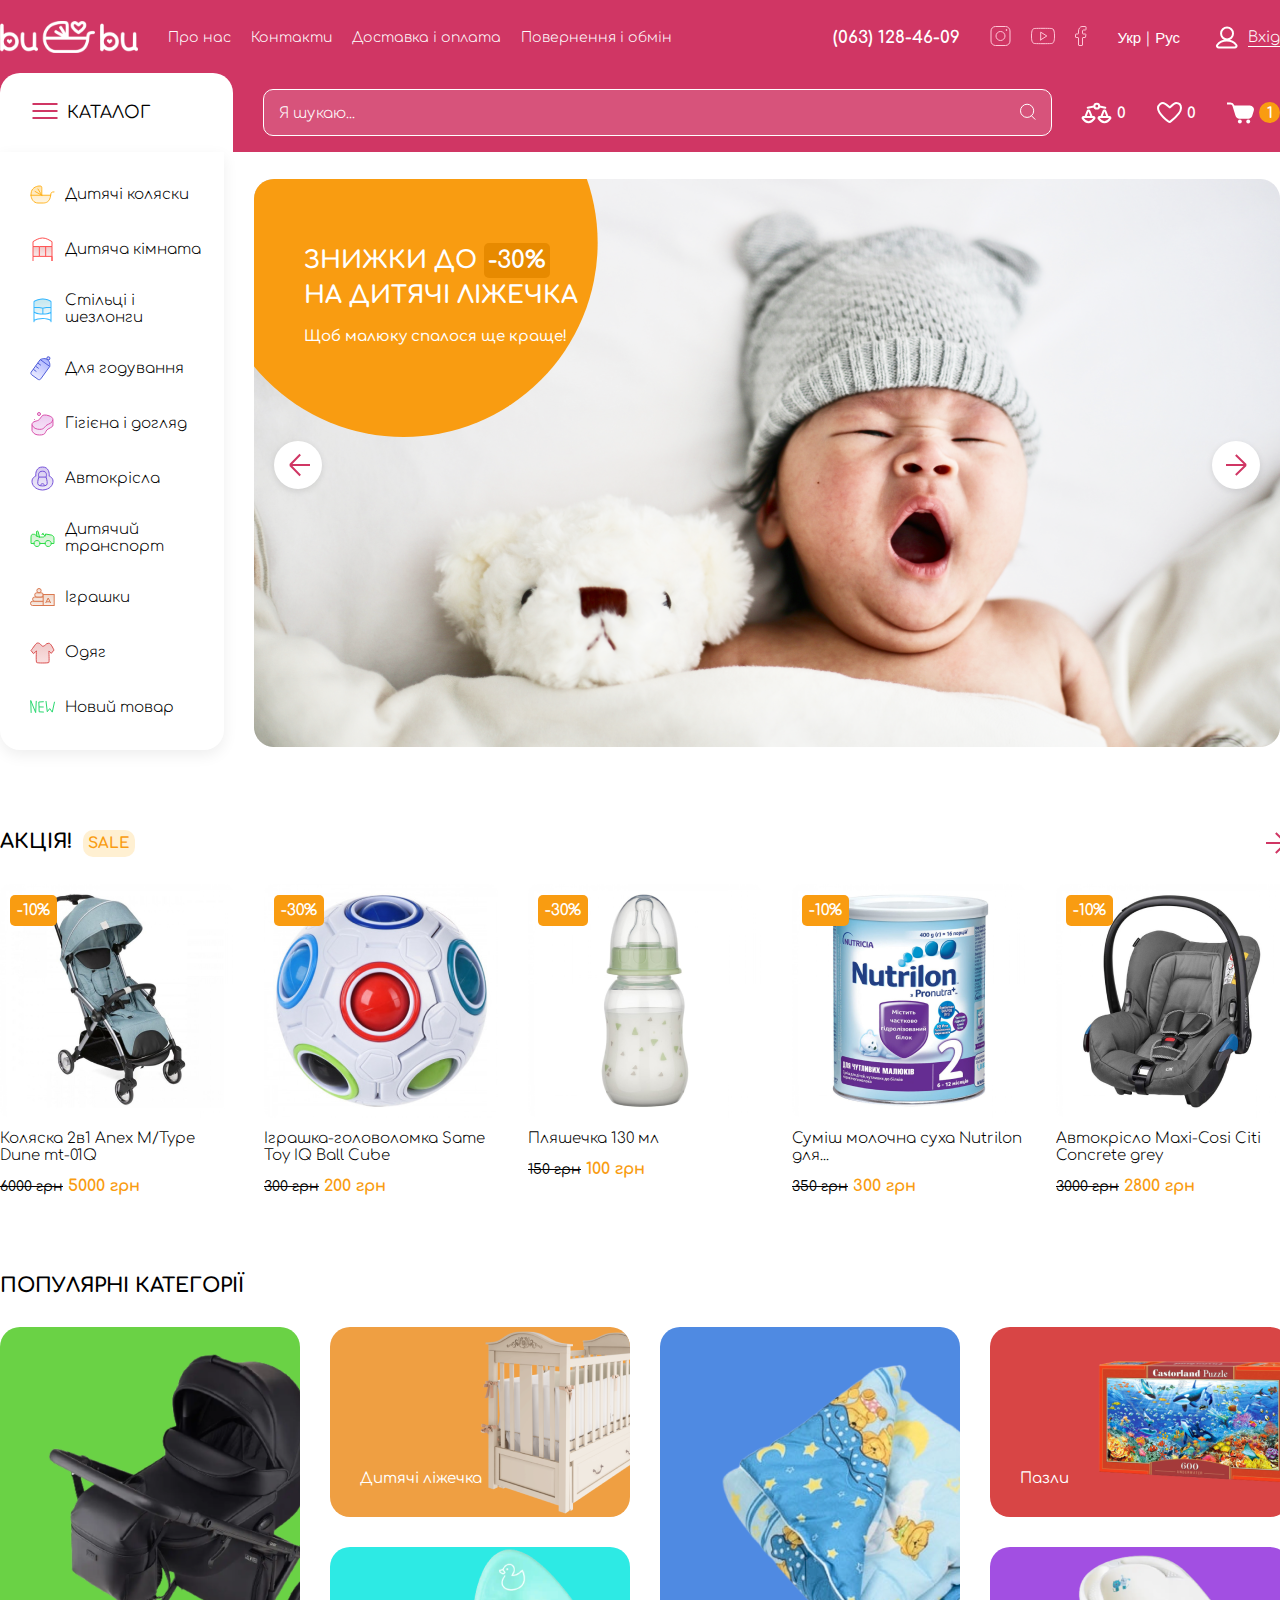
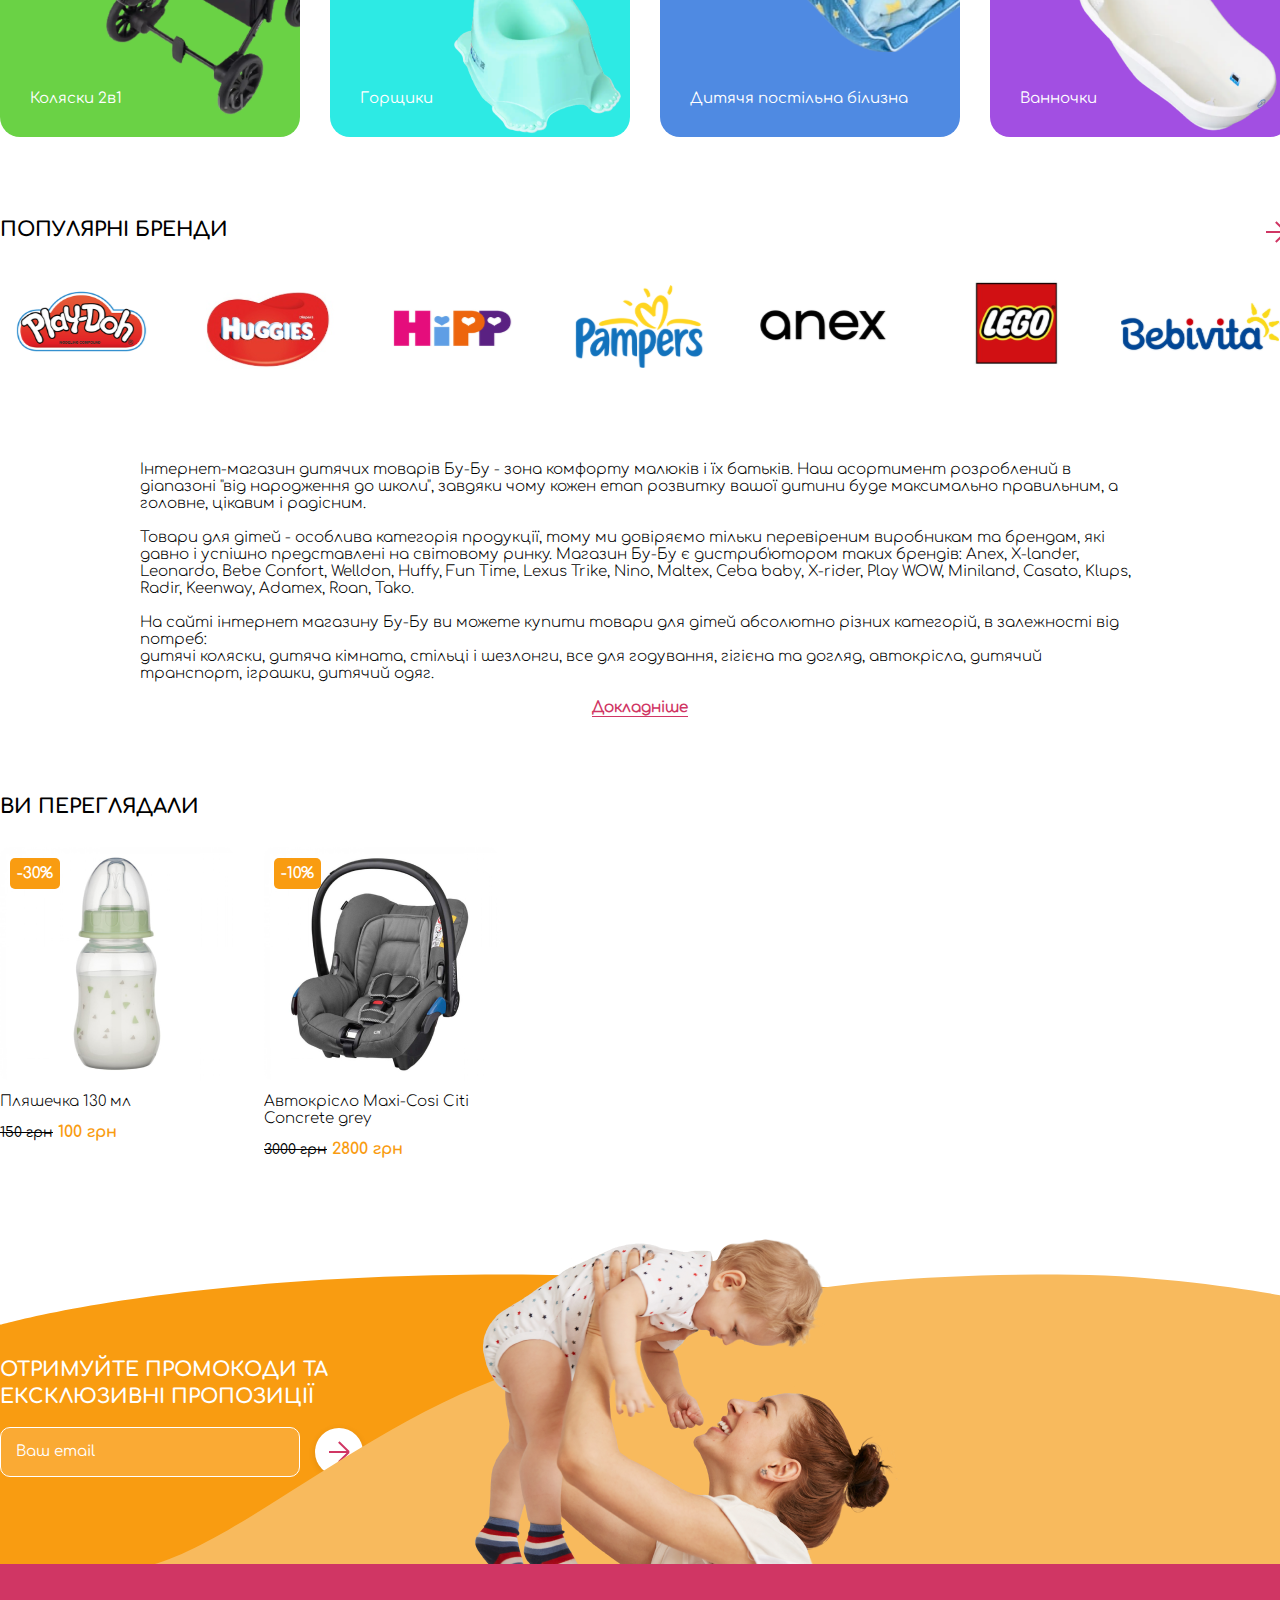
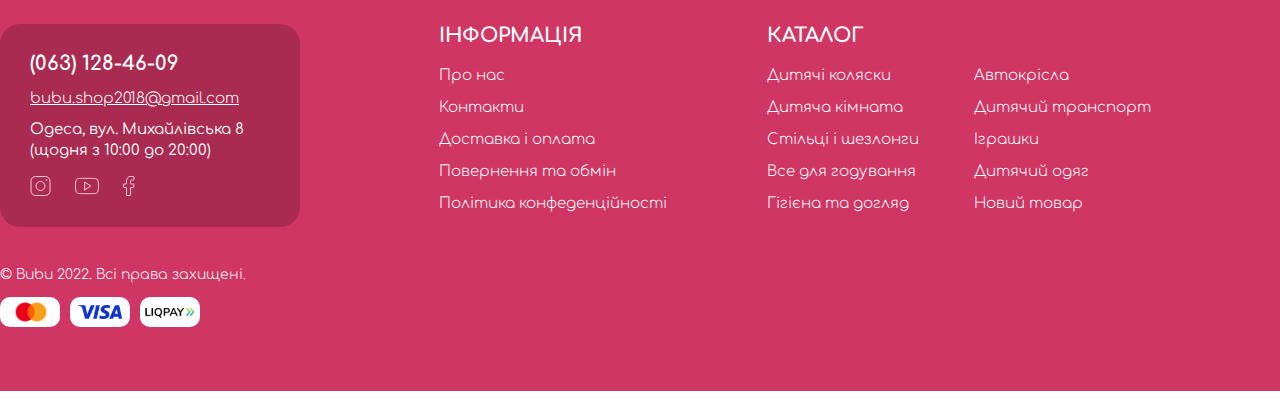
==== commit a006d0bd: "Add catalog page and fix some mistakes" ====
--- a/index.html
+++ b/index.html
@@ -13,16 +13,16 @@
             <div class="header__content">
                 <div class="header__top">
                     <div class="logo">
-                        <a href="" class="logo__img">
+                        <a href="#" class="logo__img">
                             <img src="img/logo.svg" alt="logo">
                         </a>
                     </div>
                     <nav class="header__nav nav">
                         <ul class="nav__list">
-                            <li class="nav__item"><a href="" class="nav__link">Про нас</a></li>
-                            <li class="nav__item"><a href="" class="nav__link">Контакти</a></li>
-                            <li class="nav__item"><a href="" class="nav__link">Доставка і оплата</a></li>
-                            <li class="nav__item"><a href="" class="nav__link">Повернення і обмін</a></li>
+                            <li class="nav__item"><a href="#" class="nav__link">Про нас</a></li>
+                            <li class="nav__item"><a href="#" class="nav__link">Контакти</a></li>
+                            <li class="nav__item"><a href="#" class="nav__link">Доставка і оплата</a></li>
+                            <li class="nav__item"><a href="#" class="nav__link">Повернення і обмін</a></li>
                         </ul>
                     </nav>
                     <div class="header__contact">
@@ -30,13 +30,13 @@
                             <p class="phone__header phone">(063) 128-46-09</p>
                         </div>
                         <ul class="social">
-                            <li class="social__item"><a href="" class="social__link">
+                            <li class="social__item"><a href="#" class="social__link">
                                 <img src="img/instagram.svg" alt="instagram">
                             </a></li>
-                            <li class="social__item"><a href="" class="social__link">
+                            <li class="social__item"><a href="#" class="social__link">
                                 <img src="img/youtube.svg" alt="youtube">
                             </a></li>
-                            <li class="social__item"><a href="" class="social__link">
+                            <li class="social__item"><a href="#" class="social__link">
                                 <img src="img/facebook.svg" alt="facebook">
                             </a></li>
                         </ul>
@@ -46,7 +46,7 @@
                             <button class="language__current">Рус</button>
                         </div>
                         <div class="header__login">
-                            <a href="" class="user-menu__link">
+                            <a href="#" class="user-menu__link">
                                 <img src="img/user.svg" alt="user" class="user-menu__link--icon">
                                 <span class="header__login--name">Вхід</span>
                             </a></li>
@@ -74,15 +74,15 @@
                     </form>
                     <div class="user-menu">
                         <ul class="user-menu__list">
-                            <li class="user-menu__item"><a href="" class="user-menu__link">
+                            <li class="user-menu__item"><a href="#" class="user-menu__link">
                                 <img src="img/сomparison.svg" alt="сomparison" class="user-menu__link--icon">
                                 <span class="counter counter__comparsion">0</span>
                             </a></li>
-                            <li class="user-menu__item"><a href="" class="user-menu__link">
+                            <li class="user-menu__item"><a href="#" class="user-menu__link">
                                 <img src="img/favorite.svg" alt="favorite" class="user-menu__link--icon">
                                 <span class="counter counter__favorite">0</span>
                             </a></li>
-                            <li class="user-menu__item"><a href="" class="user-menu__link">
+                            <li class="user-menu__item"><a href="#" class="user-menu__link">
                                 <img src="img/basket.svg" alt="basket" class="user-menu__link--icon">
                                 <span class="counter counter__basket counter--active">1</span>
                             </a></li>
@@ -99,50 +99,50 @@
             <div class="main__top">
                 <div class="catalog catalog--bottom">
                     <ul class="catalog__list">
-                        <li class="catalog__item"><a href="" class="catalog__link">
+                        <li class="catalog__item"><a href="catalog.html" class="catalog__link">
                             <div class="catalog__image"><img src="img/carriage.svg" alt="carriage" class="catalog__item--icon"></div>
                             Дитячі коляски
                         </a></li>
-                        <li class="catalog__item"><a href="" class="catalog__link">
+                        <li class="catalog__item"><a href="#" class="catalog__link">
                             <div class="catalog__image"><img src="img/room.svg" alt="room" class="catalog__item--icon"></div>
                             Дитяча кімната
                         </a></li>
-                        <li class="catalog__item"><a href="" class="catalog__link">
+                        <li class="catalog__item"><a href="#" class="catalog__link">
                             <div class="catalog__image"><img src="img/chair.svg" alt="chair" class="catalog__item--icon"></div>
                             
                             Стільці і <br> шезлонги
                         </a></li>
-                        <li class="catalog__item"><a href="" class="catalog__link">
+                        <li class="catalog__item"><a href="#" class="catalog__link">
                             <div class="catalog__image"><img src="img/feeding.svg" alt="feeding" class="catalog__item--icon"></div>
                             
                             Для годування
                         </a></li>
-                        <li class="catalog__item"><a href="" class="catalog__link">
+                        <li class="catalog__item"><a href="#" class="catalog__link">
                             <div class="catalog__image"><img src="img/soap.svg" alt="soap" class="catalog__item--icon"></div>
                             
                             Гігієна і догляд
                         </a></li>
-                        <li class="catalog__item"><a href="" class="catalog__link">
+                        <li class="catalog__item"><a href="#" class="catalog__link">
                             <div class="catalog__image"><img src="img/autochair.svg" alt="autochair" class="catalog__item--icon"></div>
                             
                             Автокрісла
                         </a></li>
-                        <li class="catalog__item"><a href="" class="catalog__link">
+                        <li class="catalog__item"><a href="#" class="catalog__link">
                             <div class="catalog__image"><img src="img/car.svg" alt="car" class="catalog__item--icon"></div>
                             
                             Дитячий транспорт
                         </a></li>
-                        <li class="catalog__item"><a href="" class="catalog__link">
+                        <li class="catalog__item"><a href="#" class="catalog__link">
                             <div class="catalog__image"><img src="img/toy.svg" alt="toy" class="catalog__item--icon"></div>
                             
                             Іграшки
                         </a></li>
-                        <li class="catalog__item"><a href="" class="catalog__link">
+                        <li class="catalog__item"><a href="#" class="catalog__link">
                             <div class="catalog__image"><img src="img/clothes.svg" alt="clothes" class="catalog__item--icon"></div>
                             
                             Одяг
                         </a></li>
-                        <li class="catalog__item"><a href="" class="catalog__link">
+                        <li class="catalog__item"><a href="#" class="catalog__link">
                             <div class="catalog__image"><img src="img/new.svg" alt="new" class="catalog__item--icon"></div>
                             
                             Новий товар
@@ -170,23 +170,23 @@
                 </div>
                 <div class="sales__obj">
                     <ul class="sales__list">
-                        <li class="sales__item"><a href="" class="sales__link"><span class="sales__img--percent">-10%</span><img src="img/carriage anex.png" alt="carriage" class="sales__img">
+                        <li class="sales__item"><a href="#" class="sales__link"><span class="sales__img--percent">-10%</span><img src="img/carriage anex.png" alt="carriage" class="sales__img">
                         <p class="sales__item--name">Коляска 2в1 Anex M/Type Dune mt-01Q</p>
                         <p class="sales__item--price"><span class="sales__item--end">6000 грн</span>5000 грн</p>   
                         </a></li>
-                        <li class="sales__item"><a href="" class="sales__link"><span class="sales__img--percent">-30%</span><img src="img/iq ball.png" alt="iq ball" class="sales__img">
+                        <li class="sales__item"><a href="#" class="sales__link"><span class="sales__img--percent">-30%</span><img src="img/iq ball.png" alt="iq ball" class="sales__img">
                             <p class="sales__item--name">Іграшка-головоломка Same Toy IQ Ball Cube</p>
                             <p class="sales__item--price"><span class="sales__item--end">300 грн</span>200 грн</p>
                         </a></li>
-                        <li class="sales__item"><a href="" class="sales__link"><span class="sales__img--percent">-30%</span><img src="img/bb botle.png" alt="bb botle" class="sales__img">
+                        <li class="sales__item"><a href="#" class="sales__link"><span class="sales__img--percent">-30%</span><img src="img/bb botle.png" alt="bb botle" class="sales__img">
                             <p class="sales__item--name">Пляшечка 130 мл</p>
                             <p class="sales__item--price"><span class="sales__item--end">150 грн</span>100 грн</p>
                         </a></li>
-                        <li class="sales__item"><a href="" class="sales__link"><span class="sales__img--percent">-10%</span><img src="img/nutrilon.png" alt="nutrilon" class="sales__img">
+                        <li class="sales__item"><a href="#" class="sales__link"><span class="sales__img--percent">-10%</span><img src="img/nutrilon.png" alt="nutrilon" class="sales__img">
                             <p class="sales__item--name">Суміш молочна суха Nutrilon для...</p>
                             <p class="sales__item--price"><span class="sales__item--end">350 грн</span>300 грн</p>
                         </a></li>
-                        <li class="sales__item"><a href="" class="sales__link"><span class="sales__img--percent">-10%</span><img src="img/car crib.png" alt="car crib" class="sales__img">
+                        <li class="sales__item"><a href="#" class="sales__link"><span class="sales__img--percent">-10%</span><img src="img/car crib.png" alt="car crib" class="sales__img">
                             <p class="sales__item--name">Автокрісло Maxi-Cosi Citi Concrete grey</p>
                             <p class="sales__item--price"><span class="sales__item--end">3000 грн</span>2800 грн</p>
                             </a></li>
@@ -241,7 +241,7 @@
                     <p class="brands__description--text">Товари для дітей - особлива категорія продукції, тому ми довіряємо тільки перевіреним виробникам та брендам, які давно і успішно представлені на світовому ринку. Магазин Бу-Бу є дистриб'ютором таких брендів: Anex, X-lander, Leonardo, Bebe Confort, Welldon, Huffy, Fun Time, Lexus Trike, Nino, Maltex, Ceba baby, X-rider, Play WOW, Miniland, Casato, Klups, Radir, Keenway, Adamex, Roan, Tako.</p>
                     <p class="brands__description--text">На сайті інтернет магазину Бу-Бу ви можете купити товари для дітей абсолютно різних категорій, в залежності від потреб: <br>
                     дитячі коляски, дитяча кімната, стільці і шезлонги, все для годування, гігієна та догляд, автокрісла, дитячий транспорт, іграшки, дитячий одяг.</p>
-                    <a href="" class="brands__description--link">Докладніше</a>
+                    <a href="#" class="brands__description--link">Докладніше</a>
                 </div>
             </div>
             <div class="reviewed">
@@ -249,11 +249,11 @@
                     <h4 class="section__head reviewed__head--name">Ви переглядали</h4>
                 </div>
                 <ul class="rewiewed__items">
-                    <li class="sales__item"><a href="" class="sales__link"><span class="sales__img--percent">-30%</span><img src="img/bb botle.png" alt="" class="sales__img">
+                    <li class="sales__item"><a href="#" class="sales__link"><span class="sales__img--percent">-30%</span><img src="img/bb botle.png" alt="" class="sales__img">
                         <p class="sales__item--name">Пляшечка 130 мл</p>
                         <p class="sales__item--price"><span class="sales__item--end">150 грн</span>100 грн</p>
                         </a></li>
-                    <li class="sales__item"><a href="" class="sales__link"><span class="sales__img--percent">-10%</span><img src="img/car crib.png" alt="" class="sales__img">
+                    <li class="sales__item"><a href="#" class="sales__link"><span class="sales__img--percent">-10%</span><img src="img/car crib.png" alt="" class="sales__img">
                         <p class="sales__item--name">Автокрісло Maxi-Cosi Citi Concrete grey</p>
                         <p class="sales__item--price"><span class="sales__item--end">3000 грн</span>2800 грн</p>
                         </a></li>
@@ -263,16 +263,6 @@
     </main>
 
     <footer class="footer">
-        <!-- 
-            <div class="promo__mail">
-                        <h4 class="section__head promo__mail--head">Отримуйте ПРОМОКОДИ ТА ЕКСКЛЮЗИВНІ ПРОПОЗИЦІЇ</h4>
-                        <form action="#" class="mail" name="mail">
-                            <input type="text" placeholder="Ваш email" class="mail__input">
-                            <button type="button" class="banner__scrol--button button--next"><img src="img/right.svg" alt=""></button>
-                        </form>
-                    </div>
-        --> 
-
         <div class="footer__top">
             <div class="footer__left">
                 <div class="container">
@@ -280,7 +270,7 @@
                         <h4 class="section__head promo__mail--head">Отримуйте ПРОМОКОДИ ТА ЕКСКЛЮЗИВНІ ПРОПОЗИЦІЇ</h4>
                         <form action="#" class="mail" name="mail">
                             <input type="text" placeholder="Ваш email" class="mail__input">
-                            <button type="button" class="banner__scrol--button button--next"><img src="img/right.svg" alt=""></button>
+                            <button type="button" class="banner__scrol--button button--next"><img src="img/right.svg" alt="right"></button>
                         </form>
                     </div>
                 </div>
@@ -298,13 +288,13 @@
                             <p class="footer__mail">bubu.shop2018@gmail.com</p>
                             <p class="footer__adress">Одеса, вул. Михайлівська 8 (щодня з 10:00 до 20:00)</p>
                             <ul class="social social--footer">
-                                <li class="social__item social__item--footer"><a href="" class="social__link">
+                                <li class="social__item social__item--footer"><a href="#" class="social__link">
                                     <img src="img/instagram.svg" alt="instagram">
                                 </a></li>
-                                <li class="social__item social__item--footer"><a href="" class="social__link">
+                                <li class="social__item social__item--footer"><a href="#" class="social__link">
                                     <img src="img/youtube.svg" alt="youtube">
                                 </a></li>
-                                <li class="social__item social__item--footer"><a href="" class="social__link">
+                                <li class="social__item social__item--footer"><a href="#" class="social__link">
                                     <img src="img/facebook.svg" alt="facebook">
                                 </a></li>
                             </ul>
@@ -312,47 +302,47 @@
                         <div class="footer__information">
                             <h4 class="section__head footer__information--head">Інформація</h4>
                             <ul class="footer__about">
-                                <li class="about__item"><a href="" class="about__link">Про нас</a></li>
-                                <li class="about__item"><a href="" class="about__link">Контакти</a></li>
-                                <li class="about__item"><a href="" class="about__link">Доставка і оплата</a></li>
-                                <li class="about__item"><a href="" class="about__link">Повернення та обмін</a></li>
-                                <li class="about__item"><a href="" class="about__link">Політика конфеденційності</a></li>
+                                <li class="about__item"><a href="#" class="about__link">Про нас</a></li>
+                                <li class="about__item"><a href="#" class="about__link">Контакти</a></li>
+                                <li class="about__item"><a href="#" class="about__link">Доставка і оплата</a></li>
+                                <li class="about__item"><a href="#" class="about__link">Повернення та обмін</a></li>
+                                <li class="about__item"><a href="#" class="about__link">Політика конфеденційності</a></li>
                             </ul>
                         </div>
                         <div class="footer__catalog">
                             <h4 class="section__head footer__catalog--head">Каталог</h4>
                             <div class="footer__catalog--menu">
                                 <ul class="catalog__list catalog__list--footer">
-                                    <li class="catalog__item catalog__item--footer"><a href="" class="catalog__link catalog__link--footer">
+                                    <li class="catalog__item catalog__item--footer"><a href="catalog.html" class="catalog__link catalog__link--footer">
                                         Дитячі коляски
                                     </a></li>
-                                    <li class="catalog__item catalog__item--footer"><a href="" class="catalog__link catalog__link--footer">
+                                    <li class="catalog__item catalog__item--footer"><a href="#" class="catalog__link catalog__link--footer">
                                         Дитяча кімната
                                     </a></li>
-                                    <li class="catalog__item catalog__item--footer"><a href="" class="catalog__link catalog__link--footer">
+                                    <li class="catalog__item catalog__item--footer"><a href="#" class="catalog__link catalog__link--footer">
                                         Стільці і шезлонги
                                     </a></li>
-                                    <li class="catalog__item catalog__item--footer"><a href="" class="catalog__link catalog__link--footer">
+                                    <li class="catalog__item catalog__item--footer"><a href="#" class="catalog__link catalog__link--footer">
                                         Все для годування
                                     </a></li>
-                                    <li class="catalog__item catalog__item--footer"><a href="" class="catalog__link catalog__link--footer">
+                                    <li class="catalog__item catalog__item--footer"><a href="#" class="catalog__link catalog__link--footer">
                                         Гігієна та догляд
                                     </a></li>
                                 </ul>
                                 <ul class="catalog__list catalog__list--footer">
-                                    <li class="catalog__item catalog__item--footer"><a href="" class="catalog__link catalog__link--footer">
+                                    <li class="catalog__item catalog__item--footer"><a href="#" class="catalog__link catalog__link--footer">
                                         Автокрісла
                                     </a></li>
-                                    <li class="catalog__item catalog__item--footer"><a href="" class="catalog__link catalog__link--footer">
+                                    <li class="catalog__item catalog__item--footer"><a href="#" class="catalog__link catalog__link--footer">
                                         Дитячий транспорт
                                     </a></li>
-                                    <li class="catalog__item catalog__item--footer"><a href="" class="catalog__link catalog__link--footer">
+                                    <li class="catalog__item catalog__item--footer"><a href="#" class="catalog__link catalog__link--footer">
                                         Іграшки
                                     </a></li>
-                                    <li class="catalog__item catalog__item--footer"><a href="" class="catalog__link catalog__link--footer">
+                                    <li class="catalog__item catalog__item--footer"><a href="#" class="catalog__link catalog__link--footer">
                                         Дитячий одяг
                                     </a></li>
-                                    <li class="catalog__item catalog__item--footer"><a href="" class="catalog__link catalog__link--footer">
+                                    <li class="catalog__item catalog__item--footer"><a href="#" class="catalog__link catalog__link--footer">
                                         Новий товар
                                     </a></li>
                                 </ul>
@@ -363,9 +353,9 @@
                     <div class="footer__author">
                         <p class="footer__author--name">© Bubu 2022. Всі права захищені.</p>
                         <ul class="footer__payment">
-                            <li class="payment__item"><a href="" class="payment__link"><img src="img/mastercard.svg" alt="" class="payment__link--logo"></a></li>
-                            <li class="payment__item"><a href="" class="payment__link"><img src="img/visa.svg" alt="" class="payment__link--logo"></a></li>
-                            <li class="payment__item"><a href="" class="payment__link"><img src="img/liqpay.svg" alt="" class="payment__link--logo"></a></li>
+                            <li class="payment__item"><a href="#" class="payment__link"><img src="img/mastercard.svg" alt="mastercard" class="payment__link--logo"></a></li>
+                            <li class="payment__item"><a href="#" class="payment__link"><img src="img/visa.svg" alt="visa" class="payment__link--logo"></a></li>
+                            <li class="payment__item"><a href="#" class="payment__link"><img src="img/liqpay.svg" alt="liqpay" class="payment__link--logo"></a></li>
                         </ul>
                     </div>
                 </div>
--- a/css/style.css
+++ b/css/style.css
@@ -136,7 +136,7 @@
 }
 
 .phone__header {
-  font-size: 14px;
+  font-size: 17px;
   margin-right: 20px;
 }
 
@@ -239,6 +239,10 @@
   padding-right: 55px;
 }
 
+.catalog__back--link {
+  color: #D03664;
+}
+
 .search {
   display: flex;
   flex-direction: row;
@@ -319,6 +323,15 @@
   flex-direction: row;
 }
 
+.main__catalog {
+  display: flex;
+  flex-direction: row;
+}
+
+.main__category {
+  margin-top: 53px;
+}
+
 .banner__img {
   height: 100%;
   width: 100%;
@@ -374,14 +387,6 @@
 
 .sales {
   margin-top: 52px;
-}
-
-.section__head {
-  font-family: "Comfortaa";
-  color: black;
-  font-weight: 700;
-  font-size: 20px;
-  text-transform: uppercase;
 }
 
 .sales__block {
@@ -445,12 +450,37 @@
   font-size: 16px;
 }
 
+.sales__item--non {
+  color: #000;
+}
+
 .sales__item--end {
   color: #000;
   text-decoration: line-through;
   margin-right: 5px;
   font-size: 14px;
   font-weight: 400;
+}
+
+.section__head {
+  font-family: "Comfortaa";
+  color: black;
+  font-weight: 700;
+  font-size: 20px;
+  text-transform: uppercase;
+}
+
+.section__head--filter {
+  margin: 19px 0;
+}
+
+.section__current {
+  font-family: "Comfortaa Medium";
+  font-size: 17px;
+  font-weight: 500;
+  color: #000;
+  margin: 0;
+  padding: 10px 0 0 0;
 }
 
 .search__button {
@@ -482,6 +512,19 @@
   max-height: 20px;
 }
 
+.button__acide--hide {
+  border-style: none;
+  background: #fff;
+  height: inherit;
+  max-height: 20px;
+}
+
+.button--filter {
+  background-color: #D03664;
+  padding: 10px;
+  margin-left: 10px;
+}
+
 .popular {
   margin-top: 79px;
 }
@@ -746,18 +789,20 @@
   width: 100%;
 }
 
+.footer__top {
+  position: relative;
+}
+
 .footer__left {
   background-image: url("../img/wave1.svg");
-  height: 292px;
-}
-
-.footer__top {
-  position: relative;
+  background-repeat: no-repeat;
+  height: 291.5px;
 }
 
 .footer__right {
   position: absolute;
   background-image: url("../img/wave2.svg");
+  background-repeat: no-repeat;
   width: 1134px;
   height: 100%;
   right: 0;
@@ -766,6 +811,7 @@
 
 .footer__bottom {
   position: relative;
+  top: -1px;
 }
 
 .footer__right--img {
@@ -785,8 +831,278 @@
   font-size: 14px;
 }
 
+.footer--catalog {
+  margin-top: 90px;
+}
+
 .payment__item {
   margin-right: 10px;
+}
+
+.aside {
+  margin-top: 30px;
+  max-width: 234px;
+}
+
+.aside__categories {
+  display: flex;
+  flex-direction: column;
+}
+
+.aside__select {
+  display: flex;
+  flex-direction: row;
+  justify-content: space-between;
+  align-items: center;
+  padding: 0;
+}
+
+.categories__list {
+  display: flex;
+  flex-direction: column;
+  padding: 20px 30px 15px 0;
+  margin: 0;
+  border-bottom: 1px solid #E1E1E1;
+}
+
+.categories__item {
+  margin-bottom: 15px;
+}
+
+.categories__link {
+  color: #000;
+}
+
+.category__list {
+  margin-top: 28px;
+  display: grid;
+  grid-template-columns: repeat(4, 234px);
+  gap: 23px 30px;
+}
+
+.category__view {
+  display: flex;
+  flex-direction: row;
+  justify-content: space-between;
+  align-items: center;
+  margin-top: 33px;
+}
+
+.catogory__amount {
+  display: flex;
+  flex-direction: row;
+  margin-left: 30px;
+  padding-left: 27px;
+}
+
+.catogory__amount--name {
+  color: #000;
+}
+
+.catogory__amount--current {
+  color: #000;
+  margin-left: 5px;
+  text-decoration: underline;
+  font-weight: 700;
+}
+
+.catgory__version {
+  position: relative;
+}
+
+.category__block {
+  position: absolute;
+  display: none;
+  align-items: center;
+  left: -20px;
+  margin-top: 10px;
+  padding: 10px 18px 0 18px;
+  flex-direction: column;
+  box-shadow: 0px 0px 10px rgba(0, 0, 0, 0.1);
+  border-radius: 5px;
+}
+
+.catgory__version:hover .category__block {
+  display: block;
+}
+
+.catogory__amount--change {
+  display: block;
+  font-size: 16px;
+  font-weight: 300;
+  padding-bottom: 10px;
+  color: #585858;
+}
+
+.filter {
+  display: flex;
+  flex-direction: column;
+}
+
+.filter__availability {
+  display: flex;
+  flex-direction: row;
+  align-items: center;
+  padding: 26px 0;
+  border-bottom: 1px solid #E1E1E1;
+}
+
+.filter__maker {
+  padding: 20px 0;
+  border: 0;
+}
+
+.filter__checkbox {
+  height: 20px;
+  width: 20px;
+}
+
+.filter__checkbox--text {
+  color: #000;
+  margin-left: 10px;
+}
+
+.filter__brands {
+  padding: 20px 0;
+}
+
+.filter__range {
+  padding: 22px 0 28px 0;
+  border-bottom: 1px solid #E1E1E1;
+}
+
+.filter__control {
+  margin-top: 30px;
+}
+
+.min-price,
+.max-price {
+  text-align: center;
+  font-size: 15px;
+  font-weight: 300;
+  padding: 15px;
+  border: 1px solid #E1E1E1;
+  color: #000;
+  border-radius: 5px;
+  width: 100%;
+}
+
+.price-controls {
+  display: flex;
+  flex-direction: row;
+  align-items: center;
+}
+
+.price-controls span {
+  color: #000;
+  margin: 0 10px;
+}
+
+.range-controls {
+  position: relative;
+  margin-bottom: 26px;
+}
+
+.range-controls .scale {
+  height: 5px;
+  background: #E1E1E1;
+}
+
+.range-controls .bar {
+  position: absolute;
+  width: 169px;
+  height: 5px;
+  left: 42px;
+  background: #D03664;
+}
+
+.range-toggle {
+  position: absolute;
+  top: -11px;
+  width: 28px;
+  height: 28px;
+  background: #fff;
+  border: 2px solid #D03664;
+  border-radius: 50%;
+  cursor: pointer;
+}
+
+.range-toggle:hover {
+  background: #D03664;
+}
+
+.range-toggle-min {
+  left: 28px;
+}
+
+.range-toggle-max {
+  left: 85%;
+}
+
+.filter__sort {
+  display: flex;
+  flex-direction: row;
+  justify-content: flex-end;
+}
+
+.filter__quantity {
+  margin-left: 20px;
+}
+
+.filter__quantity--link {
+  color: #585858;
+  text-decoration: underline;
+}
+
+.filter__quantity--active {
+  color: #000;
+  text-decoration: none;
+}
+
+.maker__list {
+  display: flex;
+  flex-direction: column;
+  padding: 0;
+}
+
+.maker__item {
+  display: flex;
+  flex-direction: row;
+  align-items: center;
+  margin-bottom: 10px;
+}
+
+.pages {
+  display: flex;
+  flex-direction: row;
+  align-items: center;
+}
+
+.pages__list {
+  display: flex;
+  flex-direction: row;
+}
+
+.pages__item {
+  width: 41px;
+  height: 41px;
+  border-radius: 50%;
+  border: 1px solid #E1E1E1;
+  display: flex;
+  align-items: center;
+  text-align: center;
+  justify-content: center;
+  margin-right: 20px;
+}
+
+.pages__item:last-child {
+  margin-right: 15px;
+}
+
+.pages__link {
+  font-size: 16px;
+  font-weight: 700;
+  color: #000;
 }
 
 *,
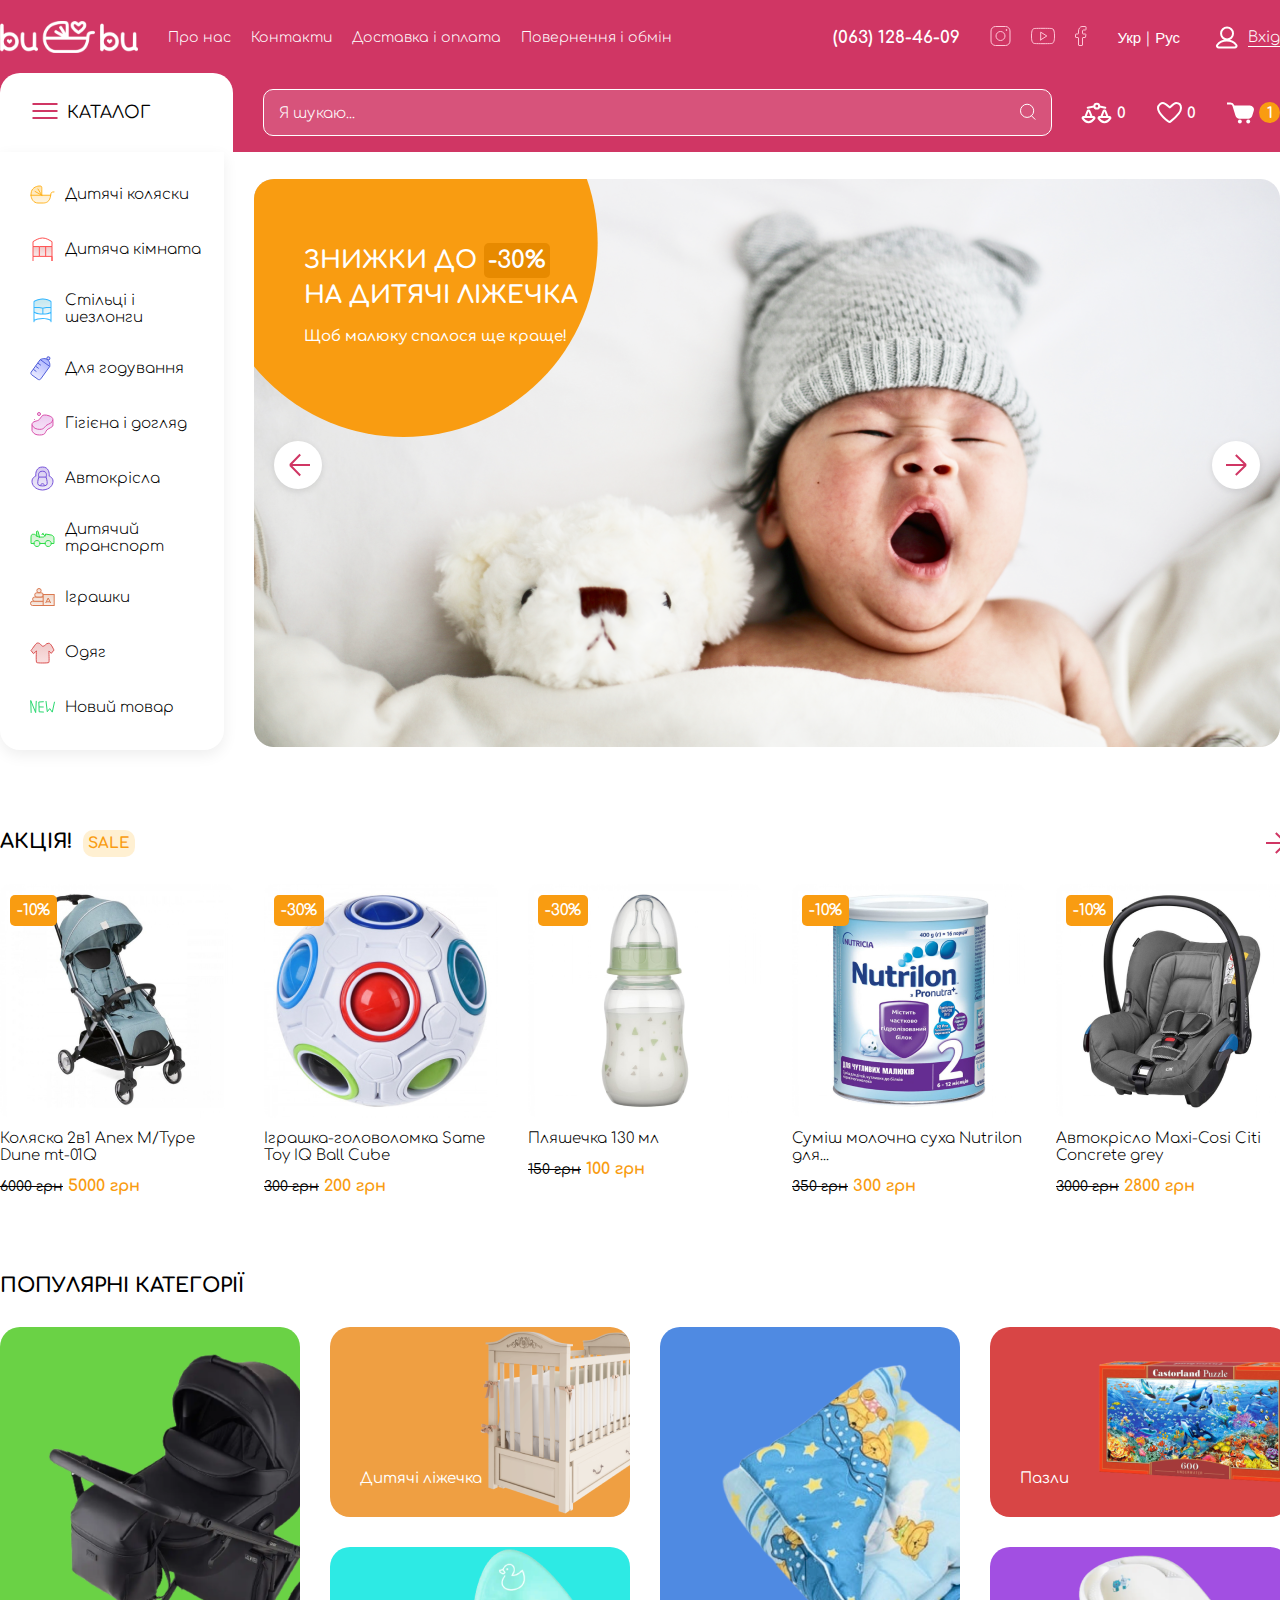
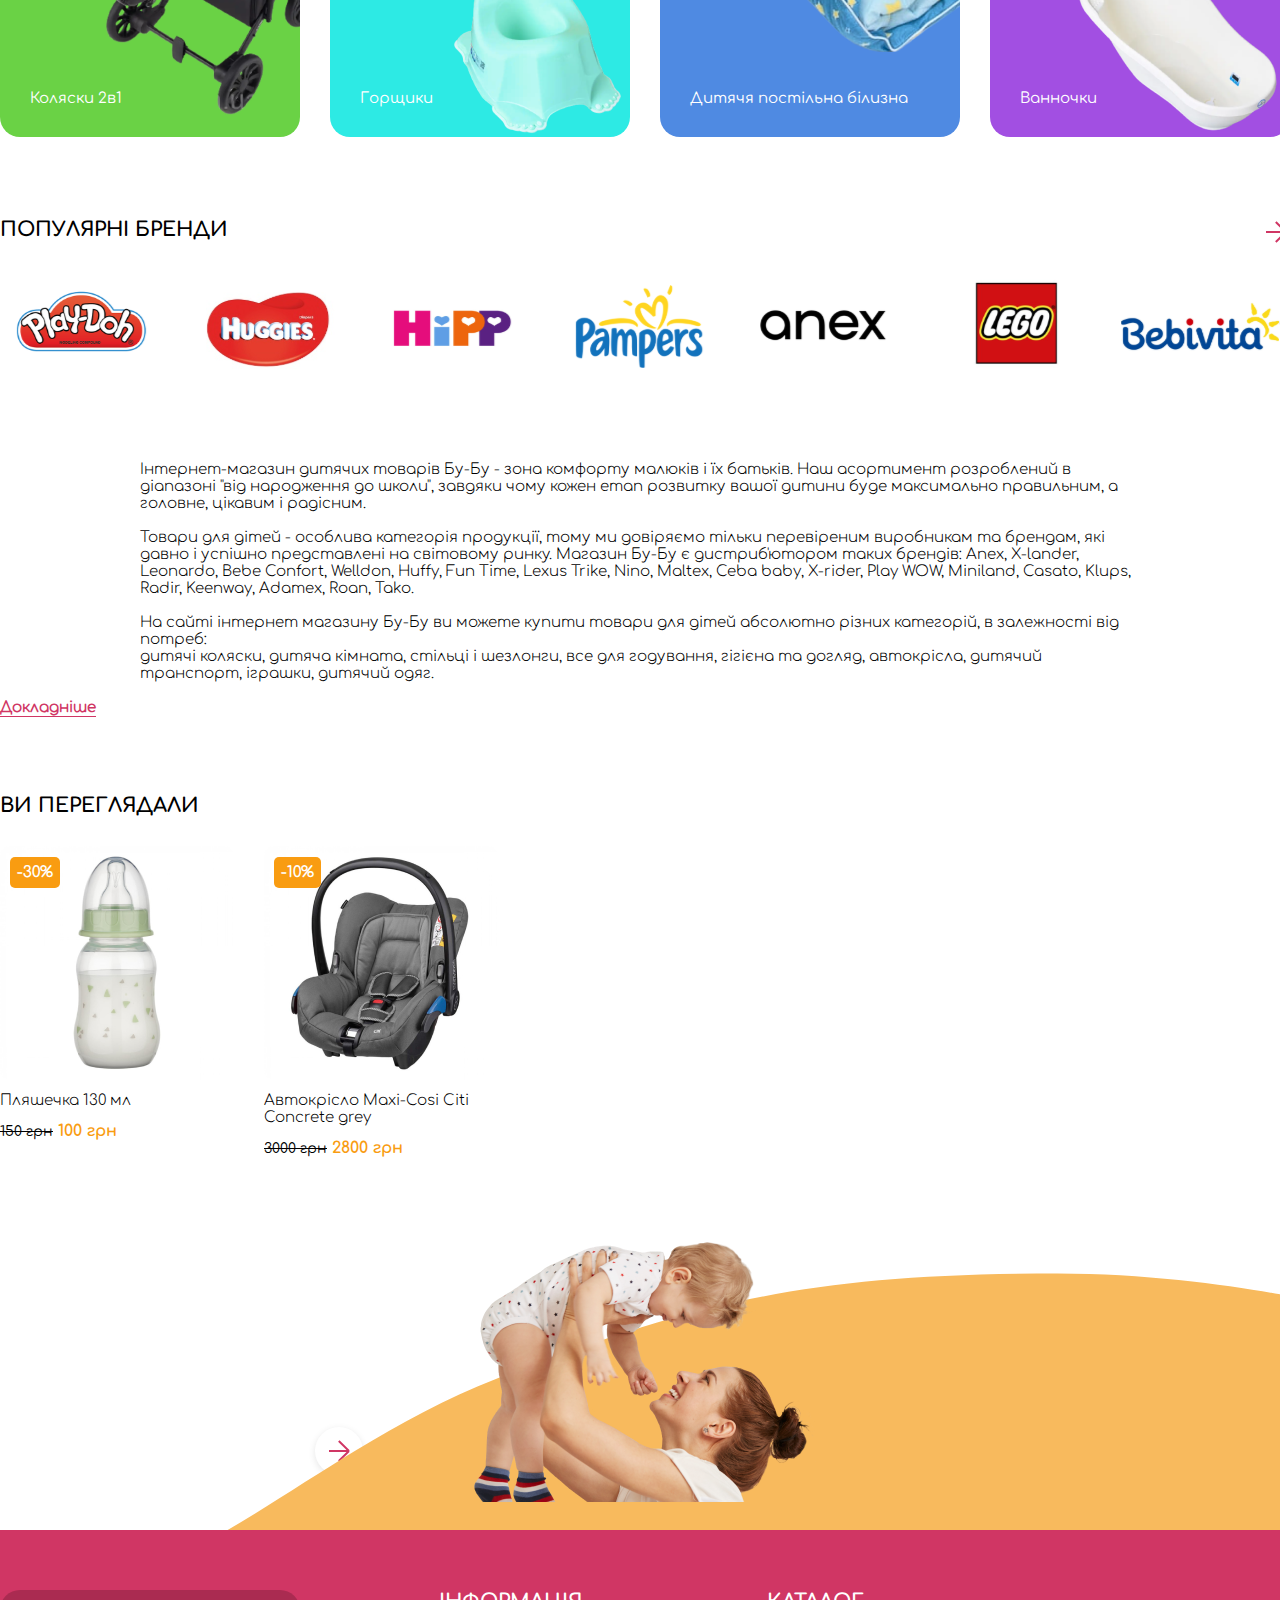
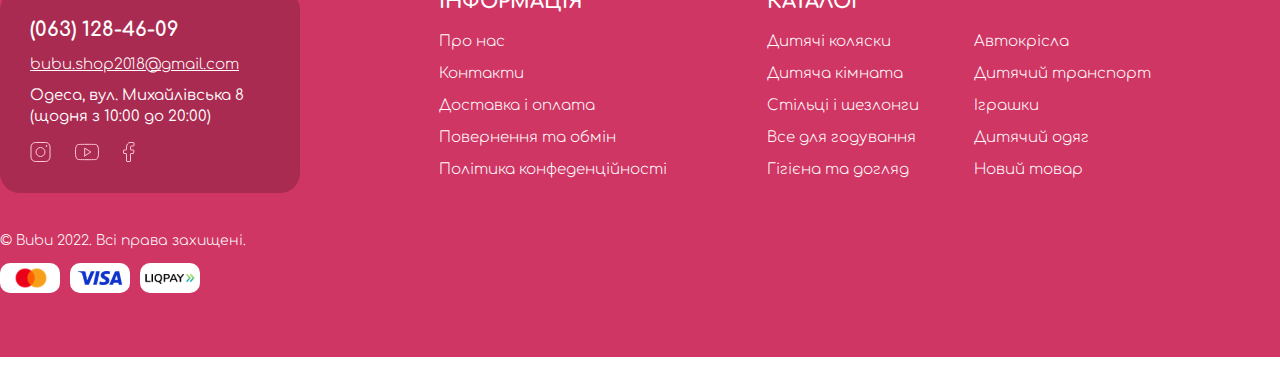
==== commit f15330d7: "Some changes" ====
--- a/index.html
+++ b/index.html
@@ -82,7 +82,7 @@
                                 <img src="img/favorite.svg" alt="favorite" class="user-menu__link--icon">
                                 <span class="counter counter__favorite">0</span>
                             </a></li>
-                            <li class="user-menu__item"><a href="#" class="user-menu__link">
+                            <li class="user-menu__item"><a href="basket.html" class="user-menu__link">
                                 <img src="img/basket.svg" alt="basket" class="user-menu__link--icon">
                                 <span class="counter counter__basket counter--active">1</span>
                             </a></li>
@@ -197,27 +197,39 @@
                 <h4 class="section__head popular__head">Популярні Категорії</h4>
                 <div class="popular__categories">
                     <div class="popular__carriages popular__item">
-                        <h6 class="popular__categories--name">Коляски 2в1</h6>
+                        <div class="popular__circle popular__circle--carriage">
+                        </div>
                         <img src="img/popular-carriage.png" alt="popular-carriage" class="popular__item--img popular__item--carriage">
+                        <h6 class="popular__categories--name popular__categories--carriage">Коляски 2в1</h6>
                     </div>
                     <div class="popular__crib popular__item">
-                        <h6 class="popular__categories--name">Дитячі ліжечка</h6>
+                        <div class="popular__circle popular__circle--crib">
+                        </div>
                         <img src="img/bb bed.png" alt="bb bed" class="popular__item--img popular__item--crib">
+                        <h6 class="popular__categories--name popular__categories--crib">Дитячі ліжечка</h6>
                     </div>
                     <div class="popular__toilet popular__item">
-                        <h6 class="popular__categories--name">Горщики</h6>
+                        <div class="popular__circle popular__circle--toilet">
+                        </div>
+                        <h6 class="popular__categories--name popular__categories--toilet">Горщики</h6>
                         <img src="img/toilet.png" alt="toilet" class="popular__item--img popular__item--toilet">
                     </div>
                     <div class="popular__bed popular__item">
-                        <h6 class="popular__categories--name">Дитячя постільна білизна</h6>
+                        <div class="popular__circle popular__circle--bed">
+                        </div>
+                        <h6 class="popular__categories--name popular__categories--bed">Дитячя постільна білизна</h6>
                         <img src="img/bed.png" alt="bed" class="popular__item--img popular__item--bed">
                     </div>
                     <div class="popular__puzzle popular__item">
-                        <h6 class="popular__categories--name">Пазли</h6>
+                        <div class="popular__circle popular__circle--puzzle">
+                        </div>
+                        <h6 class="popular__categories--name popular__categories--puzzle">Пазли</h6>
                         <img src="img/puzzle.png" alt="puzzle" class="popular__item--img popular__item--puzzle">
                     </div>
                     <div class="popular__bath popular__item">
-                        <h6 class="popular__categories--name">Ванночки</h6>
+                        <div class="popular__circle popular__circle--bath">
+                        </div>
+                        <h6 class="popular__categories--name popular__categories--bath">Ванночки</h6>
                         <img src="img/bath.png" alt="bath" class="popular__item--img popular__item--bath">
                     </div>
                 </div>
@@ -241,6 +253,8 @@
                     <p class="brands__description--text">Товари для дітей - особлива категорія продукції, тому ми довіряємо тільки перевіреним виробникам та брендам, які давно і успішно представлені на світовому ринку. Магазин Бу-Бу є дистриб'ютором таких брендів: Anex, X-lander, Leonardo, Bebe Confort, Welldon, Huffy, Fun Time, Lexus Trike, Nino, Maltex, Ceba baby, X-rider, Play WOW, Miniland, Casato, Klups, Radir, Keenway, Adamex, Roan, Tako.</p>
                     <p class="brands__description--text">На сайті інтернет магазину Бу-Бу ви можете купити товари для дітей абсолютно різних категорій, в залежності від потреб: <br>
                     дитячі коляски, дитяча кімната, стільці і шезлонги, все для годування, гігієна та догляд, автокрісла, дитячий транспорт, іграшки, дитячий одяг.</p>
+                </div>
+                <div class="brands__link">
                     <a href="#" class="brands__description--link">Докладніше</a>
                 </div>
             </div>
@@ -264,19 +278,17 @@
 
     <footer class="footer">
         <div class="footer__top">
-            <div class="footer__left">
-                <div class="container">
-                    <div class="promo__mail">
-                        <h4 class="section__head promo__mail--head">Отримуйте ПРОМОКОДИ ТА ЕКСКЛЮЗИВНІ ПРОПОЗИЦІЇ</h4>
-                        <form action="#" class="mail" name="mail">
-                            <input type="text" placeholder="Ваш email" class="mail__input">
-                            <button type="button" class="banner__scrol--button button--next"><img src="img/right.svg" alt="right"></button>
-                        </form>
-                    </div>
+            <div class="container">
+                <div class="promo__mail">
+                    <h4 class="section__head promo__mail--head">Отримуйте ПРОМОКОДИ ТА ЕКСКЛЮЗИВНІ ПРОПОЗИЦІЇ</h4>
+                    <form action="#" class="mail" name="mail">
+                        <input type="text" placeholder="Ваш email" class="mail__input">
+                        <button type="button" class="banner__scrol--button button--next"><img src="img/right.svg" alt="right"></button>
+                    </form>
                 </div>
             </div>
             <div class="footer__right">
-                <img class="footer__right--img" src="img/young-mother-playing.png" alt="">
+                <img class="footer__right--img" src="img/young-mother-playing.png" alt="young-mother-playing">
             </div>
         </div>
         <div class="footer__bottom">           
--- a/css/style.css
+++ b/css/style.css
@@ -525,6 +525,42 @@
   margin-left: 10px;
 }
 
+.button--quantity {
+  width: 38px;
+  height: 38px;
+  border-radius: 50%;
+  color: #fff;
+  font-family: "Comfortaa";
+  font-weight: 700;
+  font-size: 20px;
+  background-color: #D03664;
+  border-style: none;
+}
+
+.button--order {
+  width: 100%;
+  border-radius: 10px;
+  padding: 30px 58px;
+  font-size: 15px;
+  font-family: "Comfortaa";
+  font-weight: 700;
+  background-color: #D03664;
+  border-style: none;
+  margin-top: 19px;
+}
+
+.button--enter {
+  background-color: #D03664;
+  border-style: none;
+  color: #fff;
+}
+
+.button--back {
+  background-color: transparent;
+  border: 1px solid #D03664;
+  color: #D03664;
+}
+
 .popular {
   margin-top: 79px;
 }
@@ -1105,6 +1141,127 @@
   color: #000;
 }
 
+.basket {
+  display: flex;
+  flex-direction: row;
+  justify-content: space-between;
+  margin-top: 52px;
+  margin-bottom: 182px;
+}
+
+.basket__head {
+  display: flex;
+  flex-direction: row;
+  align-items: center;
+}
+
+.basket__link {
+  font-family: "Comfortaa";
+  font-size: 17px;
+  font-weight: 300;
+  color: #585858;
+  text-decoration: underline;
+  margin-left: 30px;
+}
+
+.basket__categories {
+  display: flex;
+  flex-direction: row;
+  padding: 23px 66px 15px 66px;
+  border-bottom: 1px solid #E1E1E1;
+}
+
+.basket__categories--item {
+  margin-right: 70px;
+  color: #585858;
+}
+
+.basket__categories--item:last-child {
+  margin-right: 0;
+}
+
+.basket__categories--case {
+  margin-right: 350px;
+}
+
+.basket__article {
+  display: flex;
+  flex-direction: row;
+  align-items: center;
+  padding: 15px 63px;
+  border-bottom: 1px solid #E1E1E1;
+}
+
+.basket__image {
+  max-width: 100px;
+  max-height: 100px;
+  margin-right: 20px;
+}
+
+.basket__article--name {
+  color: #000;
+  margin-right: 20px;
+  max-width: 230px;
+}
+
+.basket__article--price {
+  width: 100px;
+  font-size: 17px;
+  text-align: center;
+  color: #000;
+}
+
+.basket__article--sum {
+  font-weight: 700;
+}
+
+.basket__quantity {
+  display: flex;
+  flex-direction: row;
+  justify-content: space-between;
+  width: 113px;
+  margin: 0 20px;
+  padding: 5px;
+  border-radius: 50px;
+  background-color: #FFEAF1;
+}
+
+.basket__quantity--input {
+  background: none;
+  border-style: none;
+  max-width: 20px;
+  text-align: center;
+  font-family: "Comfortaa";
+  font-size: 17px;
+  font-weight: 700;
+}
+
+.basket__sum {
+  padding: 50px;
+  background-color: #FFEAF1;
+  height: 100%;
+  width: 410px;
+  border-radius: 20px;
+  margin-top: 27px;
+}
+
+.basket__enter {
+  display: flex;
+  flex-direction: row;
+  justify-content: space-between;
+}
+
+.basket__oreder--name {
+  color: #000;
+  font-size: 17px;
+}
+
+.basket__oreder--sum {
+  font-size: 20px;
+  font-weight: 700;
+  color: #000;
+}
+
 *,
 *:before,
 *:after {
